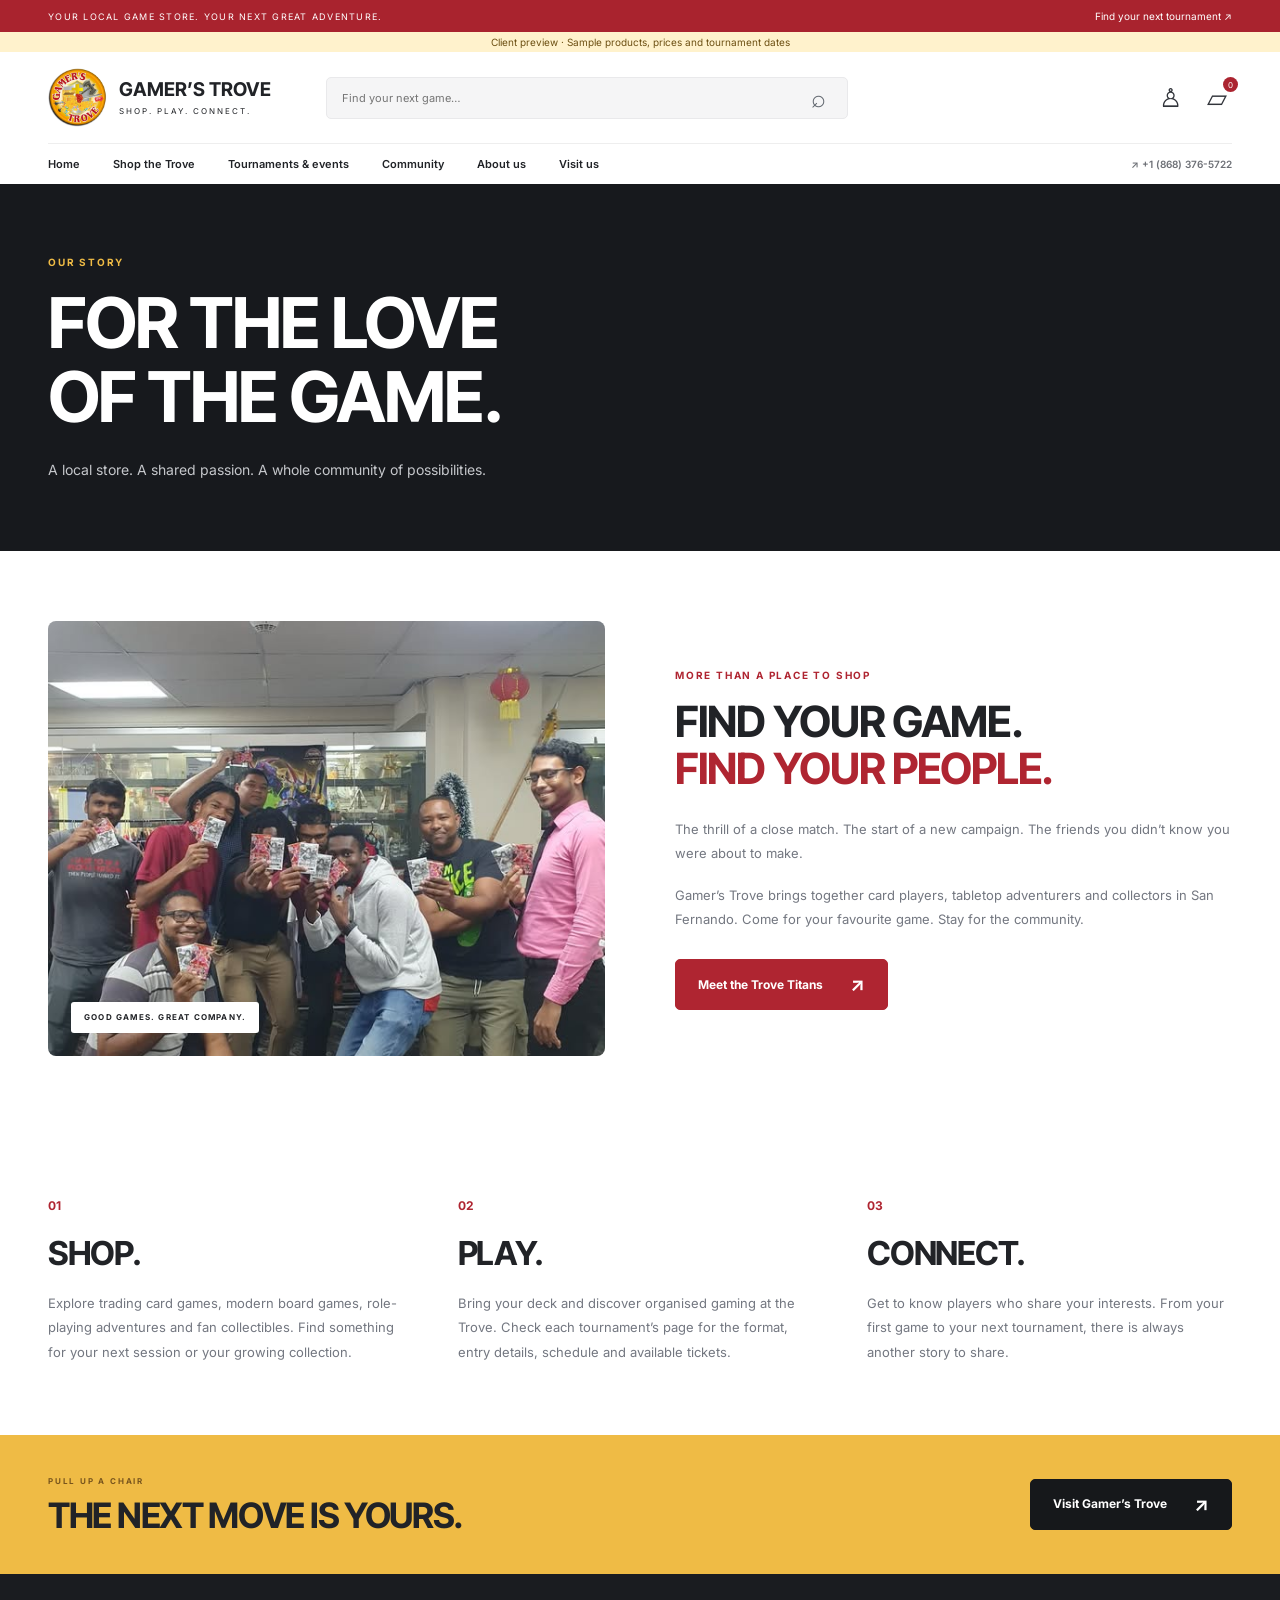
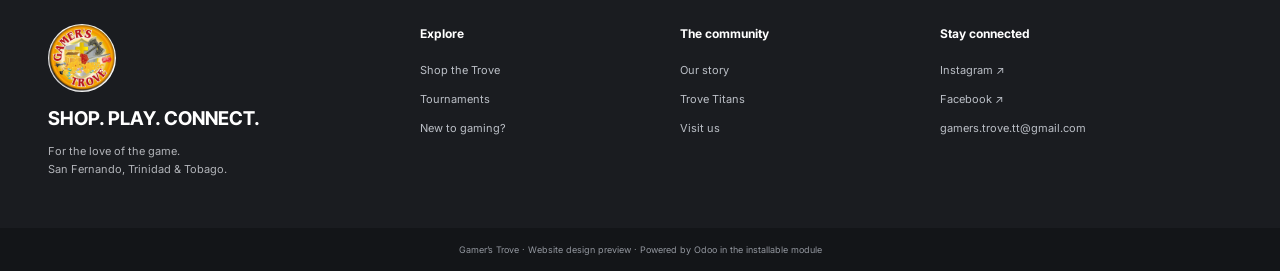
==== preview/about.html @ 64e6c8b5 "Build Odoo 19 storefront, native tournament ticketing and branded client preview" ====
<!DOCTYPE html><html lang="en"><head><meta charset="utf-8"/><meta name="viewport" content="width=device-width,initial-scale=1"/><meta name="description" content="Gamer’s Trove storefront and tournament design preview"/><title>About | Gamer’s Trove</title><link rel="icon" href="assets/brand.jpg"/><link rel="stylesheet" href="style.css"/><link rel="stylesheet" href="preview.css"/><script defer src="demo-data.js"></script><script defer src="preview.js"></script></head><body class="gt-site"><div class="gt-announcement"><div class="gt-container"><span>YOUR LOCAL GAME STORE. YOUR NEXT GREAT ADVENTURE.</span><a href="tournaments.html">Find your next tournament ↗</a></div></div><div class="gt-demo-bar">Client preview · Sample products, prices and tournament dates</div><header class="preview-header"><div class="gt-container preview-main-nav"><a href="index.html" class="preview-brand"><img src="assets/brand.jpg" alt="Gamer’s Trove"/><span>GAMER’S TROVE<small>SHOP. PLAY. CONNECT.</small></span></a><form class="preview-search" action="shop.html"><input type="search" name="search" placeholder="Find your next game…" aria-label="Search sample products"/><button aria-label="Search">⌕</button></form><div class="preview-header-actions"><button data-account aria-label="My account">♙</button><button data-cart aria-label="View cart">▱<span class="preview-cart-count">0</span></button><button class="preview-menu-button" aria-expanded="false" aria-controls="preview-nav">☰</button></div></div><nav class="gt-container preview-nav" id="preview-nav"><a href="index.html">Home</a><a href="shop.html">Shop the Trove</a><a href="tournaments.html">Tournaments &amp; events</a><a href="community.html">Community</a><a href="about.html">About us</a><a href="visit.html">Visit us</a><a class="preview-nav-phone" href="tel:+18683765722">↗ +1 (868) 376-5722</a></nav></header><main><section class="gt gt-page-intro" data-snippet="s_text_block" data-name="Page introduction"><div class="gt-container"><p class="gt-kicker">OUR STORY</p><h1>FOR THE LOVE<br>OF THE GAME.</h1><p>A local store. A shared passion. A whole community of possibilities.</p></div></section><section class="gt gt-section gt-community-section" data-snippet="s_text_block" data-name="Trove community"><div class="gt-container gt-community-split"><div class="gt-community-photo"><img src="assets/weekends.jpg" alt="Gamer’s Trove players celebrating together" width="600" height="600" loading="lazy"><span class="gt-photo-caption">GOOD GAMES. GREAT COMPANY.</span></div><div class="gt-community-copy"><p class="gt-kicker">MORE THAN A PLACE TO SHOP</p><h2>FIND YOUR GAME.<br><em>FIND YOUR PEOPLE.</em></h2><p>The thrill of a close match. The start of a new campaign. The friends you didn’t know you were about to make.</p><p>Gamer’s Trove brings together card players, tabletop adventurers and collectors in San Fernando. Come for your favourite game. Stay for the community.</p><a href="community.html" class="gt-btn gt-btn-red">Meet the Trove Titans <span>↗</span></a></div></div></section><section class="gt gt-section" data-snippet="s_text_block" data-name="Our purpose"><div class="gt-container gt-editorial-grid"><div><span>01</span><h2>SHOP.</h2><p>Explore trading card games, modern board games, role-playing adventures and fan collectibles. Find something for your next session or your growing collection.</p></div><div><span>02</span><h2>PLAY.</h2><p>Bring your deck and discover organised gaming at the Trove. Check each tournament’s page for the format, entry details, schedule and available tickets.</p></div><div><span>03</span><h2>CONNECT.</h2><p>Get to know players who share your interests. From your first game to your next tournament, there is always another story to share.</p></div></div></section><section class="gt gt-cta-section" data-snippet="s_text_block" data-name="Visit call to action"><div class="gt-container gt-cta"><div><p class="gt-kicker">PULL UP A CHAIR</p><h2>THE NEXT MOVE IS YOURS.</h2></div><a href="visit.html" class="gt-btn gt-btn-dark">Visit Gamer’s Trove <span>↗</span></a></div></section></main><footer class="gt gt-footer"><div class="gt-container gt-footer-grid"><div><a href="index.html"><img src="assets/brand.jpg" alt="Gamer’s Trove" width="68" height="68"/></a><h3>SHOP. PLAY. CONNECT.</h3><p>For the love of the game.<br/>San Fernando, Trinidad &amp; Tobago.</p></div><div><h4>Explore</h4><a href="shop.html">Shop the Trove</a><a href="tournaments.html">Tournaments</a><a href="beginner.html">New to gaming?</a></div><div><h4>The community</h4><a href="about.html">Our story</a><a href="community.html">Trove Titans</a><a href="visit.html">Visit us</a></div><div><h4>Stay connected</h4><a href="https://www.instagram.com/gamerstrovett/" target="_blank" rel="noopener">Instagram ↗</a><a href="https://www.facebook.com/GamersTroveTT/" target="_blank" rel="noopener">Facebook ↗</a><a href="mailto:gamers.trove.tt@gmail.com">gamers.trove.tt@gmail.com</a></div></div></footer><div class="preview-footer-note">Gamer’s Trove · Website design preview · Powered by Odoo in the installable module</div><dialog id="preview-dialog" class="gt"><button class="preview-close" aria-label="Close">×</button><div id="dialog-body"></div></dialog><div id="preview-toast" role="status"></div></body></html>
---- preview/style.css ----
@font-face{font-family:GT Inter;src:url('fonts/inter-400.woff2') format('woff2');font-weight:400;font-display:swap}@font-face{font-family:GT Inter;src:url('fonts/inter-600.woff2') format('woff2');font-weight:600;font-display:swap}@font-face{font-family:GT Inter;src:url('fonts/inter-700.woff2') format('woff2');font-weight:700;font-display:swap}@font-face{font-family:GT Display;src:url('fonts/inter-tight-700.woff2') format('woff2');font-weight:700;font-display:swap}
.gt-site{--gt-red:#af2531;--gt-gold:#efbb45;--gt-dark:#16181b;--gt-muted:#72757b;font-family:GT Inter,Arial,sans-serif;background:#fff;color:#212327}.gt-site .gt{font-family:GT Inter,Arial,sans-serif;line-height:1.65}.gt *{box-sizing:border-box}.gt a{text-decoration:none;color:inherit}.gt img{max-width:100%;display:block}.gt p,.gt h1,.gt h2,.gt h3,.gt h4{margin:0}.gt h1,.gt h2,.gt h3{font-family:GT Display,Arial,sans-serif;font-weight:700;line-height:1.06}.gt h2{font-size:43px;letter-spacing:-1.3px}.gt h2 em{font-style:normal;color:var(--gt-red)}.gt p{font-size:14px}.gt-container{max-width:1320px;margin:0 auto;width:calc(100% - 96px)}.gt-section{padding:70px 0}.gt-site a:focus-visible,.gt-site button:focus-visible,.gt-site summary:focus-visible{outline:3px solid #c8931d;outline-offset:4px}.gt-announcement{background:#a9232e;color:#fff;font-size:9px;letter-spacing:1.25px}.gt-announcement>.gt-container{display:flex;align-items:center;justify-content:space-between;min-height:32px;gap:20px}.gt-announcement a{color:white;text-decoration:none;font-size:10px;letter-spacing:0}.gt-demo-bar{background:#fff2cc;color:#6d5013;text-align:center;font-size:10px;padding:4px 15px}.gt-site #top .navbar{padding-top:13px;padding-bottom:13px;box-shadow:none!important;background:white}.gt-site #top .navbar-brand img{max-height:61px;height:61px;width:auto}.gt-site #top .nav-link{font-size:13px;font-weight:600}.gt-site #top{border-bottom:1px solid #e9e9e9}.gt-site .btn-primary{background:#af2531;border-color:#af2531}.gt-site .btn-primary:hover{background:#89212a;border-color:#89212a}.gt-site .text-primary{color:#af2531!important}.gt-site .gt-content{background:white}.gt-site .oe_website_sale{font-family:GT Inter,Arial,sans-serif}.gt-site .oe_product_cart{border-color:#e7e8e9;border-radius:8px}.gt-kicker{font-size:10px!important;letter-spacing:1.8px;font-weight:700;margin-bottom:15px!important;color:var(--gt-red)}.gt-btn{display:inline-flex;align-items:center;justify-content:center;gap:27px;background:var(--gt-gold);border:1px solid var(--gt-gold);border-radius:5px;padding:15px 22px;color:#181818!important;font-size:12px;font-weight:700;line-height:1.5;min-height:49px;transition:transform .2s,background .2s}.gt-btn:hover{transform:translateY(-2px);background:#ffcf63}.gt-btn>span{font-size:19px;line-height:1}.gt-btn-outline{background:transparent;border-color:#ffffff65;color:white!important}.gt-btn-outline:hover{background:#ffffff15}.gt-btn-red{background:var(--gt-red);border-color:var(--gt-red);color:white!important}.gt-btn-red:hover{background:#8f202a}.gt-btn-dark{background:var(--gt-dark);border-color:var(--gt-dark);color:white!important}.gt-btn-dark:hover{background:#32363c}.gt-actions{display:flex;gap:13px;align-items:center;flex-wrap:wrap}.gt-text-link{font-size:12px;font-weight:700;display:inline-flex;gap:15px;align-items:center;white-space:nowrap}.gt-text-link:hover{color:var(--gt-red)}.gt-hero{background:#15171a;position:relative;overflow:hidden;color:white;min-height:530px}.gt-hero:before{content:'';position:absolute;inset:0;background:linear-gradient(90deg,#15171a 40%,#15171a00 85%),linear-gradient(0deg,#15171aaa,transparent 40%);z-index:1;pointer-events:none}.gt-hero-photo{position:absolute;inset:0 0 0 44%;background:#232527}.gt-hero-photo img{width:100%;height:100%;object-fit:cover;object-position:50% 35%;filter:brightness(.73)}.gt-hero-content{position:relative;z-index:2;min-height:530px;display:flex;align-items:center;justify-content:space-between;padding-block:50px}.gt-hero-copy{max-width:650px}.gt-hero .gt-kicker{color:#e6c77e;display:flex;gap:10px;align-items:center;font-size:9px!important}.gt-hero .gt-kicker>span{display:inline-block;width:6px;height:6px;border-radius:50%;background:var(--gt-gold)}.gt-hero h1{font-size:clamp(58px,6.5vw,91px);font-weight:700;letter-spacing:-3.5px;line-height:.98;margin-bottom:23px}.gt-hero h1 em{font-style:normal;color:var(--gt-gold)}.gt-hero-copy>p:not(.gt-kicker){font-size:15px;color:#d0d0d0;line-height:1.8;margin-bottom:28px}.gt-hero-caption{font-size:9px;letter-spacing:1.6px;margin-top:37px;color:#bbb}.gt-hero-caption>span{color:var(--gt-gold);margin-right:10px}.gt-hero-caption small{display:block;margin-top:6px;font-size:7px;letter-spacing:1.6px;color:#96999c;padding-left:30px}.gt-photo-tag{align-self:flex-end;border-left:3px solid var(--gt-gold);padding-left:17px;margin-bottom:15px;text-shadow:0 1px 8px #0009}.gt-photo-tag>span{font-size:8px;color:#e6c77e;letter-spacing:1.5px}.gt-photo-tag>strong{display:block;font-size:19px;line-height:1.2;margin-top:8px}.gt-benefit-strip{background:#f4f4f2;border-bottom:1px solid #e6e6e3}.gt-benefits{display:grid;grid-template-columns:repeat(3,1fr);padding-block:23px}.gt-benefits>div{display:flex;align-items:center;justify-content:center;gap:17px;border-right:1px solid #d7d8d7}.gt-benefits>div:last-child{border:0}.gt-benefits>div>span{font-size:28px;color:var(--gt-red)}.gt-benefits strong{font-size:12px;font-weight:700;display:block}.gt-benefits small{font-size:10px;color:#777b81;display:block;margin-top:3px}.gt-categories{padding:34px 0 0}.gt-category-grid{display:grid;grid-template-columns:repeat(6,1fr);gap:12px}.gt-category{display:flex;flex-direction:column;align-items:center;justify-content:center;gap:9px;position:relative;background:#fff;border:1px solid #e7e7e8;border-radius:7px;padding:21px 10px;font-size:10px;font-weight:600;transition:.2s;text-align:center}.gt-category:hover{border-color:#ba2633;transform:translateY(-3px);background:#fff8f8}.gt-category-icon{font-size:29px;line-height:1;color:var(--gt-red)}.gt-category-arrow{position:absolute;top:7px;right:10px;color:#b3b4b6}.gt-heading{display:flex;justify-content:space-between;align-items:flex-end;gap:25px;margin-bottom:28px}.gt-heading .gt-kicker{margin-bottom:10px!important}.gt-heading>.gt-text-link{padding-bottom:5px}.gt-products{display:grid;grid-template-columns:repeat(4,1fr);gap:22px}.gt-product{border:1px solid #e4e5e7;background:white;border-radius:8px;overflow:hidden;min-width:0;transition:box-shadow .2s,transform .2s}.gt-product:hover{transform:translateY(-4px);box-shadow:0 15px 35px #1018200d}.gt-product-image{height:245px;position:relative;display:block;padding:25px;background:#f7f8fa;overflow:hidden}.gt-product-image img{width:100%;height:100%;object-fit:contain;mix-blend-mode:multiply}.gt-badge{position:absolute;top:13px;left:13px;background:#fff;color:var(--gt-red);border:1px solid #e8d1d4;font-size:8px;font-weight:700;letter-spacing:.5px;border-radius:3px;padding:4px 8px}.gt-product-body{padding:20px 18px 17px}.gt-product-body>small{font-size:9px;color:#8a6e36;letter-spacing:.6px}.gt-product h3{font-family:GT Inter,Arial,sans-serif;font-size:13px;line-height:1.55;font-weight:600;margin-top:9px;min-height:42px}.gt-product-bottom{margin-top:21px;display:flex;align-items:center;justify-content:space-between;gap:8px}.gt-product-bottom>strong{font-size:16px;white-space:nowrap;letter-spacing:-.5px}.gt-product-button{font-size:8px;font-weight:600;border:1px solid #dedfe2;border-radius:4px;padding:7px;display:flex;gap:6px}.gt-product-button:hover{background:var(--gt-red);color:#fff}.gt-promo-section{padding:0 0 65px}.gt-promos{display:grid;grid-template-columns:1fr 1fr;gap:24px}.gt-promo{min-height:225px;border-radius:8px;position:relative;overflow:hidden;padding:34px;display:flex;align-items:center;isolation:isolate}.gt-promo .gt-kicker{font-size:8px!important}.gt-promo h2{font-size:34px;line-height:1.02;letter-spacing:-1px;margin-bottom:18px}.gt-promo .gt-text-link{font-size:10px}.gt-promo-shop{background:#f0dfb7}.gt-promo-shop:after{content:'';position:absolute;width:300px;height:300px;right:-120px;top:0;border:45px solid #dab567;border-radius:50%;z-index:-1;opacity:.45}.gt-promo-dice{font-size:170px;line-height:1;color:#8b2630;position:absolute;right:25px;top:25px;transform:rotate(-10deg)}.gt-promo-shop>div{position:relative;z-index:1}.gt-promo-start{background:#731e29;color:white}.gt-promo-start>img{position:absolute;inset:0 0 0 40%;width:60%;height:100%;object-fit:cover;z-index:-2}.gt-promo-start:after{content:'';position:absolute;inset:0;background:linear-gradient(90deg,#651e29 30%,#651e2940);z-index:-1}.gt-promo-start .gt-kicker{color:#e6b9bc}.gt-events{background:#17191d;color:#fff}.gt-events .gt-kicker{color:var(--gt-gold)}.gt-events .gt-heading>.gt-text-link{color:#e2c484}.gt-event-grid{display:grid;grid-template-columns:repeat(3,1fr);gap:24px}.gt-event{background:#23262b;border:1px solid #383b40;border-radius:8px;overflow:hidden;min-width:0}.gt-event-image{display:block;position:relative;height:220px}.gt-event-image>img{width:100%;height:100%;object-fit:cover;object-position:center 35%;filter:brightness(.82)}.gt-event-date{position:absolute;left:18px;top:18px;background:#fff;min-width:50px;border-radius:4px;padding:9px;display:flex;flex-direction:column;align-items:center;color:#222;line-height:1.1}.gt-event-date b{font-size:23px;font-weight:700}.gt-event-date>span{font-size:9px;font-weight:700;text-transform:uppercase;margin-top:5px}.gt-event-body{padding:23px}.gt-event-body>small{color:var(--gt-gold);font-size:8px;text-transform:uppercase;letter-spacing:1.3px}.gt-event h3{font-size:22px;margin-top:10px;line-height:1.15}.gt-event-body>p{font-size:10px;color:#bdc0c5;margin-top:14px}.gt-event-bottom{display:flex;align-items:center;justify-content:space-between;gap:10px;border-top:1px solid #43454b;margin-top:23px;padding-top:18px}.gt-event-bottom>span{font-size:9px;color:#b1c3a8}.gt-event-bottom>.gt-text-link{font-size:9px;color:var(--gt-gold)}.gt-empty{padding:30px 0}.gt-empty h3{font-size:27px}.gt-empty p{margin:15px 0 25px;color:#ccc}.gt-community-split{display:grid;grid-template-columns:1fr 1fr;gap:70px;align-items:center}.gt-community-photo{position:relative}.gt-community-photo>img{width:100%;height:435px;object-fit:cover;border-radius:8px}.gt-photo-caption{position:absolute;bottom:23px;left:23px;background:white;padding:9px 13px;font-size:8px;font-weight:700;letter-spacing:1.2px;border-radius:3px}.gt-community-copy h2{line-height:1.08;margin-bottom:26px}.gt-community-copy>p:not(.gt-kicker){color:#737780;line-height:1.85;margin-bottom:18px;font-size:13px}.gt-community-copy .gt-btn{margin-top:10px}.gt-cta-section{background:var(--gt-gold);padding:40px 0}.gt-cta{display:flex;align-items:center;justify-content:space-between;gap:25px}.gt-cta .gt-kicker{color:#77541d;margin-bottom:9px!important;font-size:8px!important}.gt-cta h2{font-size:35px}.gt-footer{background:#1a1c20;color:white;padding:50px 0}.gt-footer-grid{display:grid;grid-template-columns:1.5fr 1fr 1fr 1.3fr;gap:35px}.gt-footer img{border-radius:50%;margin-bottom:17px}.gt-footer h3{font-size:19px;margin-bottom:13px}.gt-footer h4{font-size:12px;margin-bottom:17px}.gt-footer p{font-size:11px;color:#b2b4b9}.gt-footer-grid>div>a{font-size:11px;color:#bbbfc6;display:block;margin-bottom:11px;overflow-wrap:anywhere}.gt-footer-grid>div>a:hover{color:var(--gt-gold)}.gt-site .o_footer_copyright{background:#151619!important;color:#aaa;font-size:10px}.gt-page-intro{padding:70px 0;background:#17191d;color:white}.gt-page-intro .gt-kicker{color:var(--gt-gold)}.gt-page-intro h1{font-size:70px;letter-spacing:-2px;margin-bottom:24px}.gt-page-intro p:last-child{color:#c5c7cb;max-width:650px}.gt-editorial-grid{display:grid;grid-template-columns:repeat(3,1fr);gap:45px}.gt-editorial-grid>div>span{color:var(--gt-red);font-size:12px;font-weight:bold;display:block;margin-bottom:20px}.gt-editorial-grid h2{font-size:33px;margin-bottom:20px}.gt-editorial-grid p{color:#737780;font-size:13px;line-height:1.9}.gt-gallery{display:grid;grid-template-columns:repeat(3,1fr);gap:24px}.gt-gallery figure{margin:0}.gt-gallery img{width:100%;height:390px;object-fit:cover;border-radius:8px}.gt-gallery figcaption{font-size:11px;font-weight:600;padding-top:15px}.gt-social-cta{padding-top:65px;text-align:center}.gt-social-cta p{color:#777;margin:20px 0}.gt-social-cta .gt-actions{justify-content:center}.gt-visit-grid{display:grid;grid-template-columns:1.3fr 1fr;gap:70px}.gt-visit-photo{width:100%;height:400px;object-fit:cover;border-radius:8px;margin-bottom:30px}.gt-visit-grid h2{font-size:34px;margin-bottom:20px}.gt-visit-grid>div>p{color:#777;font-size:13px;margin-bottom:20px}.gt-contact-details{padding:35px;background:#f5f6f7;border-radius:8px}.gt-contact-details>div{margin-bottom:30px}.gt-contact-details small{font-size:9px;letter-spacing:1.5px;color:var(--gt-red);font-weight:700}.gt-contact-details p{margin-top:10px;font-size:13px}.gt-contact-details a:not(.gt-btn){display:block;font-size:13px;margin-top:10px;overflow-wrap:anywhere}.gt-lines{white-space:pre-line}.gt-faq{padding-top:70px;max-width:900px}.gt-faq h2{margin-bottom:25px}.gt-faq details{border-bottom:1px solid #ddd;padding:18px 0}.gt-faq summary{cursor:pointer;font-size:14px;font-weight:600}.gt-faq details p{padding-top:15px;color:#737780;font-size:13px}.gt-site .gt a:hover{text-decoration:none}
@media(max-width:1100px){.gt-container{width:calc(100% - 56px)}.gt-category-grid{grid-template-columns:repeat(3,1fr)}.gt-category{flex-direction:row;justify-content:flex-start;padding:18px;font-size:11px}.gt-category-icon{font-size:25px}.gt-products{gap:14px}.gt-product-image{height:210px;padding:18px}.gt-product-body{padding:15px 12px}.gt-product-bottom{flex-wrap:wrap}.gt-product-bottom>strong{font-size:15px}.gt-photo-tag{display:none}.gt-hero h1{font-size:76px}.gt-event-body{padding:19px}.gt-event-bottom{flex-wrap:wrap}.gt-community-split{gap:40px}.gt h2{font-size:36px}.gt-promo-dice{right:0;opacity:.65}.gt-footer-grid{gap:20px}}
@media(max-width:760px){.gt-container{width:calc(100% - 36px)}.gt-section{padding:45px 0}.gt-announcement{font-size:7px;letter-spacing:.7px}.gt-announcement>.gt-container{min-height:29px;justify-content:center}.gt-announcement a{display:none}.gt-demo-bar{font-size:8px;padding:4px 10px}.gt-site #top .navbar-brand img{max-height:48px;height:48px}.gt-hero{min-height:600px}.gt-hero-photo{inset:190px 0 0 0}.gt-hero-photo img{object-position:50% 33%;filter:brightness(.7)}.gt-hero:before{background:linear-gradient(180deg,#15171a 20%,#15171ae6 43%,#15171a15 78%,#15171a85)}.gt-hero-content{padding-block:34px 28px;min-height:600px;display:block}.gt-hero-copy{max-width:none}.gt-hero .gt-kicker{font-size:7px!important;letter-spacing:1.1px;margin-bottom:19px!important}.gt-hero h1{font-size:62px;letter-spacing:-2.5px;line-height:.99;margin-bottom:18px}.gt-hero-copy>p:not(.gt-kicker){font-size:12px;line-height:1.7;margin-bottom:20px}.gt-actions{gap:9px}.gt-btn{font-size:10px;padding:12px 15px;min-height:44px;gap:15px}.gt-hero-caption{position:absolute;bottom:24px;font-size:8px}.gt-benefits{padding-block:18px;gap:10px}.gt-benefits>div{gap:7px;flex-direction:column;text-align:center;padding-inline:6px}.gt-benefits>div>span{font-size:22px}.gt-benefits strong{font-size:9px}.gt-benefits small{font-size:8px;line-height:1.4}.gt-categories{padding-top:25px}.gt-category-grid{gap:9px}.gt-category{padding:15px 6px;flex-direction:column;text-align:center;font-size:9px;min-height:86px}.gt-category-icon{font-size:23px}.gt-category-arrow{font-size:9px;right:7px}.gt-heading{gap:15px;align-items:flex-start;margin-bottom:22px}.gt-heading .gt-kicker{font-size:7px!important;letter-spacing:1.3px}.gt h2{font-size:30px;letter-spacing:-.9px}.gt-heading>.gt-text-link{font-size:9px;gap:5px;padding-top:25px}.gt-products{grid-template-columns:repeat(2,1fr);gap:12px}.gt-product-image{height:190px;padding:18px 12px}.gt-product-body{padding:14px 12px}.gt-product h3{font-size:11px;min-height:50px;line-height:1.5}.gt-product-body>small{font-size:8px}.gt-badge{font-size:7px;padding:3px 6px;top:8px;left:8px}.gt-product-bottom{gap:10px;margin-top:15px}.gt-product-bottom>strong{font-size:14px}.gt-product-button{font-size:8px;width:100%;justify-content:space-between;padding:8px}.gt-promo-section{padding-bottom:42px}.gt-promos{grid-template-columns:1fr;gap:16px}.gt-promo{padding:25px;min-height:200px}.gt-promo h2{font-size:32px}.gt-promo-dice{right:25px;top:15px;opacity:1}.gt-event-grid{grid-template-columns:1fr;gap:21px}.gt-event-image{height:215px}.gt-event h3{font-size:24px}.gt-event-body{padding:22px}.gt-event-body>p{font-size:11px}.gt-event-bottom{flex-wrap:nowrap}.gt-event-bottom>.gt-text-link,.gt-event-bottom>span{font-size:10px}.gt-community-split{grid-template-columns:1fr;gap:30px}.gt-community-photo>img{height:350px}.gt-community-copy h2{font-size:35px;margin-bottom:20px}.gt-community-copy>p:not(.gt-kicker){font-size:12px}.gt-cta{display:block}.gt-cta h2{font-size:30px;margin-bottom:25px}.gt-cta-section{padding:35px 0}.gt-footer-grid{grid-template-columns:1fr 1fr;gap:30px 20px}.gt-footer{padding:35px 0}.gt-footer-grid>div:first-child{grid-column:1/-1}.gt-footer h3{font-size:20px}.gt-footer img{width:56px;height:56px}.gt-footer-grid>div:last-child{grid-column:1/-1}.gt-footer-grid>div>a{font-size:11px}.gt-page-intro{padding:45px 0}.gt-page-intro h1{font-size:47px;letter-spacing:-1.5px}.gt-page-intro p:last-child{font-size:12px}.gt-editorial-grid{grid-template-columns:1fr;gap:35px}.gt-editorial-grid h2{font-size:30px}.gt-gallery{grid-template-columns:1fr}.gt-gallery img{height:400px}.gt-social-cta{padding-top:40px}.gt-visit-grid{grid-template-columns:1fr;gap:35px}.gt-visit-photo{height:300px}.gt-contact-details{padding:28px}.gt-faq{padding-top:45px}.gt-faq h2{font-size:29px}}
@media(prefers-reduced-motion:reduce){.gt *{transition:none!important;scroll-behavior:auto!important}}
---- preview/preview.css ----
body{margin:0}button,input,select{font:inherit}button{cursor:pointer}a{color:inherit;text-decoration:none}button{border:0}.gt-event .gt-text-link{background:transparent;padding:0}.gt-product-button{background:white}.preview-header{background:white}.preview-main-nav{display:flex;align-items:center;gap:55px;padding-block:16px}.preview-brand{display:flex;align-items:center;gap:12px;flex-shrink:0}.preview-brand img{width:59px;height:59px;border-radius:50%}.preview-brand>span{font-family:GT Display,Arial;font-size:19px;line-height:1.15}.preview-brand small{display:block;font:8px GT Inter,Arial;letter-spacing:2px;margin-top:6px}.preview-search{display:flex;align-items:center;background:#f5f5f6;border:1px solid #e9e9eb;border-radius:5px;flex:1;max-width:490px;padding:0 15px}.preview-search input{background:transparent;border:0;outline:none;font-size:11px;padding:13px 0;width:100%}.preview-search button{background:transparent;font-size:25px;color:#60666e}.preview-header-actions{display:flex;gap:15px;margin-left:auto}.preview-header-actions button{position:relative;background:transparent;font-size:26px;color:#31343a;padding:5px}.preview-cart-count{position:absolute;top:0;right:-6px;background:#ab2430;color:white;font-size:8px;border-radius:50%;height:15px;min-width:15px;display:grid;place-items:center}.preview-nav{display:flex;align-items:center;gap:33px;font-size:11px;font-weight:600;padding-block:13px;border-top:1px solid #eee}.preview-nav a:hover{color:#af2531}.preview-nav-phone{margin-left:auto;font-size:10px;color:#6c6f75}.preview-menu-button{display:none}.preview-footer-note{background:#131518;color:#92969e;text-align:center;padding:16px;font-size:9px}.preview-no-results{padding:25px 0}.preview-no-results a{color:#a9232e}.gt-product[hidden]{display:none}.gt-product-image:has(img[src*="genshin"]){padding:0;background:#090909}.gt-product-image img[src*="genshin"]{object-fit:cover;transform:scale(1.65);mix-blend-mode:normal}dialog{padding:38px;border:1px solid #ddd;border-radius:10px;width:calc(100% - 35px);max-width:750px;max-height:90vh;overflow-y:auto;box-sizing:border-box;color:#25282c;background:#fff}dialog::backdrop{background:#101419c9;backdrop-filter:blur(4px)}.preview-close{position:absolute;right:13px;top:10px;font-size:28px;background:transparent}.preview-product-detail{display:grid;grid-template-columns:1fr 1fr;gap:28px;align-items:center}.preview-product-detail>img{width:100%;height:300px;object-fit:contain}.preview-product-detail h2{font-size:30px;line-height:1.15;margin-bottom:18px}.preview-price{display:block;font-size:24px;margin-bottom:16px}.preview-product-detail p{color:#737780;font-size:12px;margin-bottom:18px}.preview-product-detail label,.preview-ticket-form label{display:block;font-size:11px;font-weight:600;margin-bottom:15px}.preview-product-detail select,.preview-ticket-form input,.preview-ticket-form select{border:1px solid #ccc;padding:10px;border-radius:4px;margin-top:7px;width:100%;box-sizing:border-box;background:#fff}.preview-note{font-size:11px!important;background:#fff5d9;padding:14px;color:#715720!important;margin-top:22px!important;border-radius:4px}.preview-ticket-form h2{font-size:31px;margin-bottom:17px}.preview-ticket-form>p{color:#777;font-size:12px;margin-bottom:20px}.preview-ticket-form fieldset{padding:17px;margin:15px 0;border:1px solid #ddd;border-radius:5px}.preview-ticket-form legend{font-size:11px;font-weight:600;padding:0 8px}.preview-ticket-total{display:flex;justify-content:space-between;padding:20px 0;font-size:18px}.preview-cart-line{display:grid;grid-template-columns:55px 1fr auto;gap:15px;align-items:center;padding:18px 0;border-bottom:1px solid #ddd}.preview-cart-line img{width:55px;height:65px;object-fit:contain}.preview-cart-line h3{font-size:13px;line-height:1.5}.preview-cart-line small{color:#777;font-size:10px}.preview-cart-line input{width:48px;padding:5px;border:1px solid #ccc;margin-right:8px}.preview-cart-line button{background:transparent;color:#a9232e;font-size:11px}.preview-cart-line>strong{font-size:13px}.preview-cart-total{display:flex;justify-content:space-between;padding:25px 0;font-size:19px}#preview-toast{position:fixed;bottom:25px;left:50%;transform:translateX(-50%);background:#20252b;color:white;padding:13px 20px;border-radius:5px;font-size:12px;z-index:80;opacity:0;pointer-events:none;transition:.2s;max-width:80vw;text-align:center}#preview-toast.show{opacity:1}
@media(max-width:1000px){.preview-main-nav{gap:25px}.preview-nav{gap:20px}.preview-nav-phone{display:none}}
@media(max-width:760px){.preview-main-nav{padding-block:12px;gap:15px}.preview-brand img{width:45px;height:45px}.preview-brand>span{font-size:15px}.preview-brand small{font-size:6px}.preview-search{display:none}.preview-header-actions{gap:8px}.preview-header-actions button{font-size:23px}.preview-menu-button{display:block}.preview-nav{display:none;flex-direction:column;align-items:flex-start;gap:0;padding:10px 0;font-size:13px}.preview-nav.open{display:flex}.preview-nav a{padding:9px 0}.preview-product-detail{grid-template-columns:1fr;gap:18px}.preview-product-detail>img{height:210px}.preview-product-detail h2{font-size:27px}dialog{padding:35px 23px}.preview-ticket-form h2{font-size:26px}.preview-cart-line{grid-template-columns:40px 1fr auto;gap:10px}.preview-cart-line img{width:40px}.preview-cart-line h3{font-size:11px}.preview-cart-line>strong{font-size:11px}}
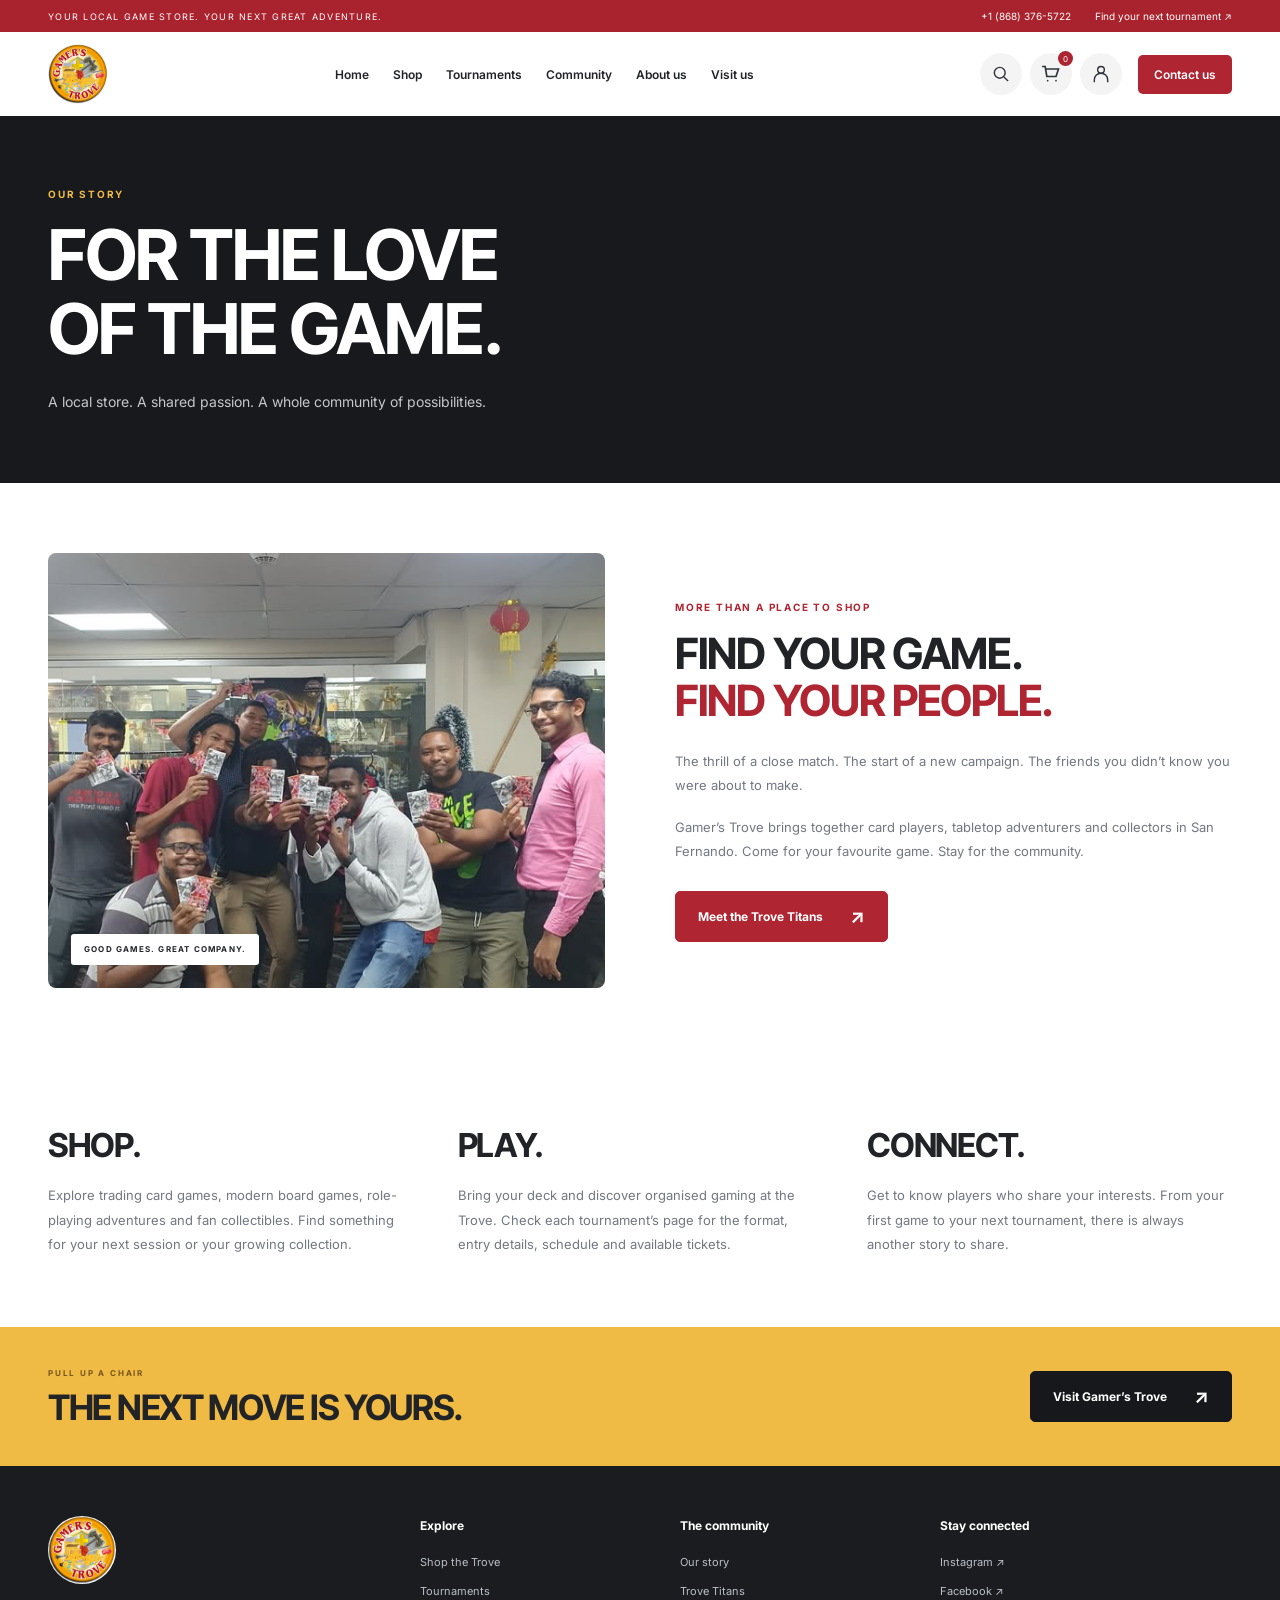
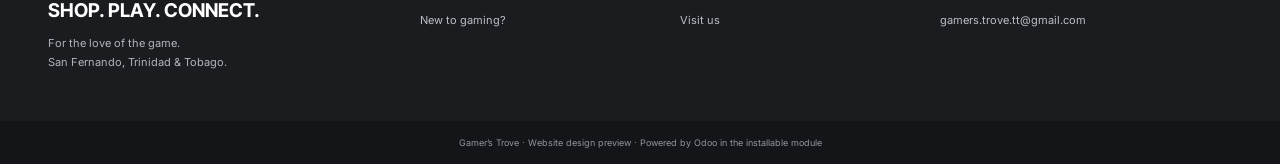
==== commit 1f29b81a: "Compact native desktop header, centre mobile logo and remove preview strip and section numbers" ====
--- a/preview/about.html
+++ b/preview/about.html
@@ -1 +1 @@
-<!DOCTYPE html><html lang="en"><head><meta charset="utf-8"/><meta name="viewport" content="width=device-width,initial-scale=1"/><meta name="description" content="Gamer’s Trove storefront and tournament design preview"/><title>About | Gamer’s Trove</title><link rel="icon" href="assets/brand.jpg"/><link rel="stylesheet" href="style.css"/><link rel="stylesheet" href="preview.css"/><script defer src="demo-data.js"></script><script defer src="preview.js"></script></head><body class="gt-site"><div class="gt-announcement"><div class="gt-container"><span>YOUR LOCAL GAME STORE. YOUR NEXT GREAT ADVENTURE.</span><a href="tournaments.html">Find your next tournament ↗</a></div></div><div class="gt-demo-bar">Client preview · Sample products, prices and tournament dates</div><header class="preview-header"><div class="gt-container preview-main-nav"><a href="index.html" class="preview-brand"><img src="assets/brand.jpg" alt="Gamer’s Trove"/><span>GAMER’S TROVE<small>SHOP. PLAY. CONNECT.</small></span></a><form class="preview-search" action="shop.html"><input type="search" name="search" placeholder="Find your next game…" aria-label="Search sample products"/><button aria-label="Search">⌕</button></form><div class="preview-header-actions"><button data-account aria-label="My account">♙</button><button data-cart aria-label="View cart">▱<span class="preview-cart-count">0</span></button><button class="preview-menu-button" aria-expanded="false" aria-controls="preview-nav">☰</button></div></div><nav class="gt-container preview-nav" id="preview-nav"><a href="index.html">Home</a><a href="shop.html">Shop the Trove</a><a href="tournaments.html">Tournaments &amp; events</a><a href="community.html">Community</a><a href="about.html">About us</a><a href="visit.html">Visit us</a><a class="preview-nav-phone" href="tel:+18683765722">↗ +1 (868) 376-5722</a></nav></header><main><section class="gt gt-page-intro" data-snippet="s_text_block" data-name="Page introduction"><div class="gt-container"><p class="gt-kicker">OUR STORY</p><h1>FOR THE LOVE<br>OF THE GAME.</h1><p>A local store. A shared passion. A whole community of possibilities.</p></div></section><section class="gt gt-section gt-community-section" data-snippet="s_text_block" data-name="Trove community"><div class="gt-container gt-community-split"><div class="gt-community-photo"><img src="assets/weekends.jpg" alt="Gamer’s Trove players celebrating together" width="600" height="600" loading="lazy"><span class="gt-photo-caption">GOOD GAMES. GREAT COMPANY.</span></div><div class="gt-community-copy"><p class="gt-kicker">MORE THAN A PLACE TO SHOP</p><h2>FIND YOUR GAME.<br><em>FIND YOUR PEOPLE.</em></h2><p>The thrill of a close match. The start of a new campaign. The friends you didn’t know you were about to make.</p><p>Gamer’s Trove brings together card players, tabletop adventurers and collectors in San Fernando. Come for your favourite game. Stay for the community.</p><a href="community.html" class="gt-btn gt-btn-red">Meet the Trove Titans <span>↗</span></a></div></div></section><section class="gt gt-section" data-snippet="s_text_block" data-name="Our purpose"><div class="gt-container gt-editorial-grid"><div><span>01</span><h2>SHOP.</h2><p>Explore trading card games, modern board games, role-playing adventures and fan collectibles. Find something for your next session or your growing collection.</p></div><div><span>02</span><h2>PLAY.</h2><p>Bring your deck and discover organised gaming at the Trove. Check each tournament’s page for the format, entry details, schedule and available tickets.</p></div><div><span>03</span><h2>CONNECT.</h2><p>Get to know players who share your interests. From your first game to your next tournament, there is always another story to share.</p></div></div></section><section class="gt gt-cta-section" data-snippet="s_text_block" data-name="Visit call to action"><div class="gt-container gt-cta"><div><p class="gt-kicker">PULL UP A CHAIR</p><h2>THE NEXT MOVE IS YOURS.</h2></div><a href="visit.html" class="gt-btn gt-btn-dark">Visit Gamer’s Trove <span>↗</span></a></div></section></main><footer class="gt gt-footer"><div class="gt-container gt-footer-grid"><div><a href="index.html"><img src="assets/brand.jpg" alt="Gamer’s Trove" width="68" height="68"/></a><h3>SHOP. PLAY. CONNECT.</h3><p>For the love of the game.<br/>San Fernando, Trinidad &amp; Tobago.</p></div><div><h4>Explore</h4><a href="shop.html">Shop the Trove</a><a href="tournaments.html">Tournaments</a><a href="beginner.html">New to gaming?</a></div><div><h4>The community</h4><a href="about.html">Our story</a><a href="community.html">Trove Titans</a><a href="visit.html">Visit us</a></div><div><h4>Stay connected</h4><a href="https://www.instagram.com/gamerstrovett/" target="_blank" rel="noopener">Instagram ↗</a><a href="https://www.facebook.com/GamersTroveTT/" target="_blank" rel="noopener">Facebook ↗</a><a href="mailto:gamers.trove.tt@gmail.com">gamers.trove.tt@gmail.com</a></div></div></footer><div class="preview-footer-note">Gamer’s Trove · Website design preview · Powered by Odoo in the installable module</div><dialog id="preview-dialog" class="gt"><button class="preview-close" aria-label="Close">×</button><div id="dialog-body"></div></dialog><div id="preview-toast" role="status"></div></body></html>+<!DOCTYPE html><html lang="en"><head><meta charset="utf-8"/><meta name="viewport" content="width=device-width,initial-scale=1"/><meta name="description" content="Gamer’s Trove storefront and tournament design preview"/><title>About | Gamer’s Trove</title><link rel="icon" href="assets/brand.jpg"/><link rel="stylesheet" href="style.css"/><link rel="stylesheet" href="preview.css"/><script defer src="demo-data.js"></script><script defer src="preview.js"></script></head><body class="gt-site"><div class="gt-announcement"><div class="gt-container"><span>YOUR LOCAL GAME STORE. YOUR NEXT GREAT ADVENTURE.</span><div class="gt-announcement-links"><a href="tel:+18683765722">+1 (868) 376-5722</a><a href="tournaments.html">Find your next tournament ↗</a></div></div></div><header class="preview-header"><div class="gt-container preview-main-nav"><button class="preview-menu-button" aria-label="Open navigation" aria-expanded="false" aria-controls="preview-nav">☰</button><a href="index.html" class="preview-brand"><img src="assets/brand.jpg" alt="Gamer’s Trove"/></a><nav class="preview-nav" id="preview-nav"><a href="index.html">Home</a><a href="shop.html">Shop</a><a href="tournaments.html">Tournaments</a><a href="community.html">Community</a><a href="about.html">About us</a><a href="visit.html">Visit us</a><button data-search class="preview-drawer-search">Search the shop</button></nav><div class="preview-header-actions"><button data-search class="preview-search-toggle" aria-label="Search"><svg viewBox="0 0 24 24" width="20" height="20" aria-hidden="true"><circle cx="10.5" cy="10.5" r="6.5" fill="none" stroke="currentColor" stroke-width="1.7"/><path d="m15.5 15.5 5 5" stroke="currentColor" stroke-width="1.7"/></svg></button><button data-cart aria-label="View cart"><svg viewBox="0 0 24 24" width="20" height="20" aria-hidden="true"><path d="M2 3h3l2 12h11l3-9H6M8 20h.01M18 20h.01" fill="none" stroke="currentColor" stroke-width="2" stroke-linecap="round"/></svg><span class="preview-cart-count">0</span></button><button data-account class="preview-account-toggle" aria-label="My account"><svg viewBox="0 0 24 24" width="20" height="20" aria-hidden="true"><circle cx="12" cy="7" r="4" fill="none" stroke="currentColor" stroke-width="1.7"/><path d="M4 22v-3a8 8 0 0 1 16 0v3" fill="none" stroke="currentColor" stroke-width="1.7"/></svg></button><a href="visit.html" class="preview-contact">Contact us</a></div></div></header><main><section class="gt gt-page-intro" data-snippet="s_text_block" data-name="Page introduction"><div class="gt-container"><p class="gt-kicker">OUR STORY</p><h1>FOR THE LOVE<br>OF THE GAME.</h1><p>A local store. A shared passion. A whole community of possibilities.</p></div></section><section class="gt gt-section gt-community-section" data-snippet="s_text_block" data-name="Trove community"><div class="gt-container gt-community-split"><div class="gt-community-photo"><img src="assets/weekends.jpg" alt="Gamer’s Trove players celebrating together" width="600" height="600" loading="lazy"><span class="gt-photo-caption">GOOD GAMES. GREAT COMPANY.</span></div><div class="gt-community-copy"><p class="gt-kicker">MORE THAN A PLACE TO SHOP</p><h2>FIND YOUR GAME.<br><em>FIND YOUR PEOPLE.</em></h2><p>The thrill of a close match. The start of a new campaign. The friends you didn’t know you were about to make.</p><p>Gamer’s Trove brings together card players, tabletop adventurers and collectors in San Fernando. Come for your favourite game. Stay for the community.</p><a href="community.html" class="gt-btn gt-btn-red">Meet the Trove Titans <span>↗</span></a></div></div></section><section class="gt gt-section" data-snippet="s_text_block" data-name="Our purpose"><div class="gt-container gt-editorial-grid"><div><h2>SHOP.</h2><p>Explore trading card games, modern board games, role-playing adventures and fan collectibles. Find something for your next session or your growing collection.</p></div><div><h2>PLAY.</h2><p>Bring your deck and discover organised gaming at the Trove. Check each tournament’s page for the format, entry details, schedule and available tickets.</p></div><div><h2>CONNECT.</h2><p>Get to know players who share your interests. From your first game to your next tournament, there is always another story to share.</p></div></div></section><section class="gt gt-cta-section" data-snippet="s_text_block" data-name="Visit call to action"><div class="gt-container gt-cta"><div><p class="gt-kicker">PULL UP A CHAIR</p><h2>THE NEXT MOVE IS YOURS.</h2></div><a href="visit.html" class="gt-btn gt-btn-dark">Visit Gamer’s Trove <span>↗</span></a></div></section></main><footer class="gt gt-footer"><div class="gt-container gt-footer-grid"><div><a href="index.html"><img src="assets/brand.jpg" alt="Gamer’s Trove" width="68" height="68"/></a><h3>SHOP. PLAY. CONNECT.</h3><p>For the love of the game.<br/>San Fernando, Trinidad &amp; Tobago.</p></div><div><h4>Explore</h4><a href="shop.html">Shop the Trove</a><a href="tournaments.html">Tournaments</a><a href="beginner.html">New to gaming?</a></div><div><h4>The community</h4><a href="about.html">Our story</a><a href="community.html">Trove Titans</a><a href="visit.html">Visit us</a></div><div><h4>Stay connected</h4><a href="https://www.instagram.com/gamerstrovett/" target="_blank" rel="noopener">Instagram ↗</a><a href="https://www.facebook.com/GamersTroveTT/" target="_blank" rel="noopener">Facebook ↗</a><a href="mailto:gamers.trove.tt@gmail.com">gamers.trove.tt@gmail.com</a></div></div></footer><div class="preview-footer-note">Gamer’s Trove · Website design preview · Powered by Odoo in the installable module</div><dialog id="preview-dialog" class="gt"><button class="preview-close" aria-label="Close">×</button><div id="dialog-body"></div></dialog><div id="preview-toast" role="status"></div></body></html>
--- a/preview/style.css
+++ b/preview/style.css
@@ -1,5 +1,60 @@
 @font-face{font-family:GT Inter;src:url('fonts/inter-400.woff2') format('woff2');font-weight:400;font-display:swap}@font-face{font-family:GT Inter;src:url('fonts/inter-600.woff2') format('woff2');font-weight:600;font-display:swap}@font-face{font-family:GT Inter;src:url('fonts/inter-700.woff2') format('woff2');font-weight:700;font-display:swap}@font-face{font-family:GT Display;src:url('fonts/inter-tight-700.woff2') format('woff2');font-weight:700;font-display:swap}
-.gt-site{--gt-red:#af2531;--gt-gold:#efbb45;--gt-dark:#16181b;--gt-muted:#72757b;font-family:GT Inter,Arial,sans-serif;background:#fff;color:#212327}.gt-site .gt{font-family:GT Inter,Arial,sans-serif;line-height:1.65}.gt *{box-sizing:border-box}.gt a{text-decoration:none;color:inherit}.gt img{max-width:100%;display:block}.gt p,.gt h1,.gt h2,.gt h3,.gt h4{margin:0}.gt h1,.gt h2,.gt h3{font-family:GT Display,Arial,sans-serif;font-weight:700;line-height:1.06}.gt h2{font-size:43px;letter-spacing:-1.3px}.gt h2 em{font-style:normal;color:var(--gt-red)}.gt p{font-size:14px}.gt-container{max-width:1320px;margin:0 auto;width:calc(100% - 96px)}.gt-section{padding:70px 0}.gt-site a:focus-visible,.gt-site button:focus-visible,.gt-site summary:focus-visible{outline:3px solid #c8931d;outline-offset:4px}.gt-announcement{background:#a9232e;color:#fff;font-size:9px;letter-spacing:1.25px}.gt-announcement>.gt-container{display:flex;align-items:center;justify-content:space-between;min-height:32px;gap:20px}.gt-announcement a{color:white;text-decoration:none;font-size:10px;letter-spacing:0}.gt-demo-bar{background:#fff2cc;color:#6d5013;text-align:center;font-size:10px;padding:4px 15px}.gt-site #top .navbar{padding-top:13px;padding-bottom:13px;box-shadow:none!important;background:white}.gt-site #top .navbar-brand img{max-height:61px;height:61px;width:auto}.gt-site #top .nav-link{font-size:13px;font-weight:600}.gt-site #top{border-bottom:1px solid #e9e9e9}.gt-site .btn-primary{background:#af2531;border-color:#af2531}.gt-site .btn-primary:hover{background:#89212a;border-color:#89212a}.gt-site .text-primary{color:#af2531!important}.gt-site .gt-content{background:white}.gt-site .oe_website_sale{font-family:GT Inter,Arial,sans-serif}.gt-site .oe_product_cart{border-color:#e7e8e9;border-radius:8px}.gt-kicker{font-size:10px!important;letter-spacing:1.8px;font-weight:700;margin-bottom:15px!important;color:var(--gt-red)}.gt-btn{display:inline-flex;align-items:center;justify-content:center;gap:27px;background:var(--gt-gold);border:1px solid var(--gt-gold);border-radius:5px;padding:15px 22px;color:#181818!important;font-size:12px;font-weight:700;line-height:1.5;min-height:49px;transition:transform .2s,background .2s}.gt-btn:hover{transform:translateY(-2px);background:#ffcf63}.gt-btn>span{font-size:19px;line-height:1}.gt-btn-outline{background:transparent;border-color:#ffffff65;color:white!important}.gt-btn-outline:hover{background:#ffffff15}.gt-btn-red{background:var(--gt-red);border-color:var(--gt-red);color:white!important}.gt-btn-red:hover{background:#8f202a}.gt-btn-dark{background:var(--gt-dark);border-color:var(--gt-dark);color:white!important}.gt-btn-dark:hover{background:#32363c}.gt-actions{display:flex;gap:13px;align-items:center;flex-wrap:wrap}.gt-text-link{font-size:12px;font-weight:700;display:inline-flex;gap:15px;align-items:center;white-space:nowrap}.gt-text-link:hover{color:var(--gt-red)}.gt-hero{background:#15171a;position:relative;overflow:hidden;color:white;min-height:530px}.gt-hero:before{content:'';position:absolute;inset:0;background:linear-gradient(90deg,#15171a 40%,#15171a00 85%),linear-gradient(0deg,#15171aaa,transparent 40%);z-index:1;pointer-events:none}.gt-hero-photo{position:absolute;inset:0 0 0 44%;background:#232527}.gt-hero-photo img{width:100%;height:100%;object-fit:cover;object-position:50% 35%;filter:brightness(.73)}.gt-hero-content{position:relative;z-index:2;min-height:530px;display:flex;align-items:center;justify-content:space-between;padding-block:50px}.gt-hero-copy{max-width:650px}.gt-hero .gt-kicker{color:#e6c77e;display:flex;gap:10px;align-items:center;font-size:9px!important}.gt-hero .gt-kicker>span{display:inline-block;width:6px;height:6px;border-radius:50%;background:var(--gt-gold)}.gt-hero h1{font-size:clamp(58px,6.5vw,91px);font-weight:700;letter-spacing:-3.5px;line-height:.98;margin-bottom:23px}.gt-hero h1 em{font-style:normal;color:var(--gt-gold)}.gt-hero-copy>p:not(.gt-kicker){font-size:15px;color:#d0d0d0;line-height:1.8;margin-bottom:28px}.gt-hero-caption{font-size:9px;letter-spacing:1.6px;margin-top:37px;color:#bbb}.gt-hero-caption>span{color:var(--gt-gold);margin-right:10px}.gt-hero-caption small{display:block;margin-top:6px;font-size:7px;letter-spacing:1.6px;color:#96999c;padding-left:30px}.gt-photo-tag{align-self:flex-end;border-left:3px solid var(--gt-gold);padding-left:17px;margin-bottom:15px;text-shadow:0 1px 8px #0009}.gt-photo-tag>span{font-size:8px;color:#e6c77e;letter-spacing:1.5px}.gt-photo-tag>strong{display:block;font-size:19px;line-height:1.2;margin-top:8px}.gt-benefit-strip{background:#f4f4f2;border-bottom:1px solid #e6e6e3}.gt-benefits{display:grid;grid-template-columns:repeat(3,1fr);padding-block:23px}.gt-benefits>div{display:flex;align-items:center;justify-content:center;gap:17px;border-right:1px solid #d7d8d7}.gt-benefits>div:last-child{border:0}.gt-benefits>div>span{font-size:28px;color:var(--gt-red)}.gt-benefits strong{font-size:12px;font-weight:700;display:block}.gt-benefits small{font-size:10px;color:#777b81;display:block;margin-top:3px}.gt-categories{padding:34px 0 0}.gt-category-grid{display:grid;grid-template-columns:repeat(6,1fr);gap:12px}.gt-category{display:flex;flex-direction:column;align-items:center;justify-content:center;gap:9px;position:relative;background:#fff;border:1px solid #e7e7e8;border-radius:7px;padding:21px 10px;font-size:10px;font-weight:600;transition:.2s;text-align:center}.gt-category:hover{border-color:#ba2633;transform:translateY(-3px);background:#fff8f8}.gt-category-icon{font-size:29px;line-height:1;color:var(--gt-red)}.gt-category-arrow{position:absolute;top:7px;right:10px;color:#b3b4b6}.gt-heading{display:flex;justify-content:space-between;align-items:flex-end;gap:25px;margin-bottom:28px}.gt-heading .gt-kicker{margin-bottom:10px!important}.gt-heading>.gt-text-link{padding-bottom:5px}.gt-products{display:grid;grid-template-columns:repeat(4,1fr);gap:22px}.gt-product{border:1px solid #e4e5e7;background:white;border-radius:8px;overflow:hidden;min-width:0;transition:box-shadow .2s,transform .2s}.gt-product:hover{transform:translateY(-4px);box-shadow:0 15px 35px #1018200d}.gt-product-image{height:245px;position:relative;display:block;padding:25px;background:#f7f8fa;overflow:hidden}.gt-product-image img{width:100%;height:100%;object-fit:contain;mix-blend-mode:multiply}.gt-badge{position:absolute;top:13px;left:13px;background:#fff;color:var(--gt-red);border:1px solid #e8d1d4;font-size:8px;font-weight:700;letter-spacing:.5px;border-radius:3px;padding:4px 8px}.gt-product-body{padding:20px 18px 17px}.gt-product-body>small{font-size:9px;color:#8a6e36;letter-spacing:.6px}.gt-product h3{font-family:GT Inter,Arial,sans-serif;font-size:13px;line-height:1.55;font-weight:600;margin-top:9px;min-height:42px}.gt-product-bottom{margin-top:21px;display:flex;align-items:center;justify-content:space-between;gap:8px}.gt-product-bottom>strong{font-size:16px;white-space:nowrap;letter-spacing:-.5px}.gt-product-button{font-size:8px;font-weight:600;border:1px solid #dedfe2;border-radius:4px;padding:7px;display:flex;gap:6px}.gt-product-button:hover{background:var(--gt-red);color:#fff}.gt-promo-section{padding:0 0 65px}.gt-promos{display:grid;grid-template-columns:1fr 1fr;gap:24px}.gt-promo{min-height:225px;border-radius:8px;position:relative;overflow:hidden;padding:34px;display:flex;align-items:center;isolation:isolate}.gt-promo .gt-kicker{font-size:8px!important}.gt-promo h2{font-size:34px;line-height:1.02;letter-spacing:-1px;margin-bottom:18px}.gt-promo .gt-text-link{font-size:10px}.gt-promo-shop{background:#f0dfb7}.gt-promo-shop:after{content:'';position:absolute;width:300px;height:300px;right:-120px;top:0;border:45px solid #dab567;border-radius:50%;z-index:-1;opacity:.45}.gt-promo-dice{font-size:170px;line-height:1;color:#8b2630;position:absolute;right:25px;top:25px;transform:rotate(-10deg)}.gt-promo-shop>div{position:relative;z-index:1}.gt-promo-start{background:#731e29;color:white}.gt-promo-start>img{position:absolute;inset:0 0 0 40%;width:60%;height:100%;object-fit:cover;z-index:-2}.gt-promo-start:after{content:'';position:absolute;inset:0;background:linear-gradient(90deg,#651e29 30%,#651e2940);z-index:-1}.gt-promo-start .gt-kicker{color:#e6b9bc}.gt-events{background:#17191d;color:#fff}.gt-events .gt-kicker{color:var(--gt-gold)}.gt-events .gt-heading>.gt-text-link{color:#e2c484}.gt-event-grid{display:grid;grid-template-columns:repeat(3,1fr);gap:24px}.gt-event{background:#23262b;border:1px solid #383b40;border-radius:8px;overflow:hidden;min-width:0}.gt-event-image{display:block;position:relative;height:220px}.gt-event-image>img{width:100%;height:100%;object-fit:cover;object-position:center 35%;filter:brightness(.82)}.gt-event-date{position:absolute;left:18px;top:18px;background:#fff;min-width:50px;border-radius:4px;padding:9px;display:flex;flex-direction:column;align-items:center;color:#222;line-height:1.1}.gt-event-date b{font-size:23px;font-weight:700}.gt-event-date>span{font-size:9px;font-weight:700;text-transform:uppercase;margin-top:5px}.gt-event-body{padding:23px}.gt-event-body>small{color:var(--gt-gold);font-size:8px;text-transform:uppercase;letter-spacing:1.3px}.gt-event h3{font-size:22px;margin-top:10px;line-height:1.15}.gt-event-body>p{font-size:10px;color:#bdc0c5;margin-top:14px}.gt-event-bottom{display:flex;align-items:center;justify-content:space-between;gap:10px;border-top:1px solid #43454b;margin-top:23px;padding-top:18px}.gt-event-bottom>span{font-size:9px;color:#b1c3a8}.gt-event-bottom>.gt-text-link{font-size:9px;color:var(--gt-gold)}.gt-empty{padding:30px 0}.gt-empty h3{font-size:27px}.gt-empty p{margin:15px 0 25px;color:#ccc}.gt-community-split{display:grid;grid-template-columns:1fr 1fr;gap:70px;align-items:center}.gt-community-photo{position:relative}.gt-community-photo>img{width:100%;height:435px;object-fit:cover;border-radius:8px}.gt-photo-caption{position:absolute;bottom:23px;left:23px;background:white;padding:9px 13px;font-size:8px;font-weight:700;letter-spacing:1.2px;border-radius:3px}.gt-community-copy h2{line-height:1.08;margin-bottom:26px}.gt-community-copy>p:not(.gt-kicker){color:#737780;line-height:1.85;margin-bottom:18px;font-size:13px}.gt-community-copy .gt-btn{margin-top:10px}.gt-cta-section{background:var(--gt-gold);padding:40px 0}.gt-cta{display:flex;align-items:center;justify-content:space-between;gap:25px}.gt-cta .gt-kicker{color:#77541d;margin-bottom:9px!important;font-size:8px!important}.gt-cta h2{font-size:35px}.gt-footer{background:#1a1c20;color:white;padding:50px 0}.gt-footer-grid{display:grid;grid-template-columns:1.5fr 1fr 1fr 1.3fr;gap:35px}.gt-footer img{border-radius:50%;margin-bottom:17px}.gt-footer h3{font-size:19px;margin-bottom:13px}.gt-footer h4{font-size:12px;margin-bottom:17px}.gt-footer p{font-size:11px;color:#b2b4b9}.gt-footer-grid>div>a{font-size:11px;color:#bbbfc6;display:block;margin-bottom:11px;overflow-wrap:anywhere}.gt-footer-grid>div>a:hover{color:var(--gt-gold)}.gt-site .o_footer_copyright{background:#151619!important;color:#aaa;font-size:10px}.gt-page-intro{padding:70px 0;background:#17191d;color:white}.gt-page-intro .gt-kicker{color:var(--gt-gold)}.gt-page-intro h1{font-size:70px;letter-spacing:-2px;margin-bottom:24px}.gt-page-intro p:last-child{color:#c5c7cb;max-width:650px}.gt-editorial-grid{display:grid;grid-template-columns:repeat(3,1fr);gap:45px}.gt-editorial-grid>div>span{color:var(--gt-red);font-size:12px;font-weight:bold;display:block;margin-bottom:20px}.gt-editorial-grid h2{font-size:33px;margin-bottom:20px}.gt-editorial-grid p{color:#737780;font-size:13px;line-height:1.9}.gt-gallery{display:grid;grid-template-columns:repeat(3,1fr);gap:24px}.gt-gallery figure{margin:0}.gt-gallery img{width:100%;height:390px;object-fit:cover;border-radius:8px}.gt-gallery figcaption{font-size:11px;font-weight:600;padding-top:15px}.gt-social-cta{padding-top:65px;text-align:center}.gt-social-cta p{color:#777;margin:20px 0}.gt-social-cta .gt-actions{justify-content:center}.gt-visit-grid{display:grid;grid-template-columns:1.3fr 1fr;gap:70px}.gt-visit-photo{width:100%;height:400px;object-fit:cover;border-radius:8px;margin-bottom:30px}.gt-visit-grid h2{font-size:34px;margin-bottom:20px}.gt-visit-grid>div>p{color:#777;font-size:13px;margin-bottom:20px}.gt-contact-details{padding:35px;background:#f5f6f7;border-radius:8px}.gt-contact-details>div{margin-bottom:30px}.gt-contact-details small{font-size:9px;letter-spacing:1.5px;color:var(--gt-red);font-weight:700}.gt-contact-details p{margin-top:10px;font-size:13px}.gt-contact-details a:not(.gt-btn){display:block;font-size:13px;margin-top:10px;overflow-wrap:anywhere}.gt-lines{white-space:pre-line}.gt-faq{padding-top:70px;max-width:900px}.gt-faq h2{margin-bottom:25px}.gt-faq details{border-bottom:1px solid #ddd;padding:18px 0}.gt-faq summary{cursor:pointer;font-size:14px;font-weight:600}.gt-faq details p{padding-top:15px;color:#737780;font-size:13px}.gt-site .gt a:hover{text-decoration:none}
+.gt-site{--gt-red:#af2531;--gt-gold:#efbb45;--gt-dark:#16181b;--gt-muted:#72757b;font-family:GT Inter,Arial,sans-serif;background:#fff;color:#212327}.gt-site .gt{font-family:GT Inter,Arial,sans-serif;line-height:1.65}.gt *{box-sizing:border-box}.gt a{text-decoration:none;color:inherit}.gt img{max-width:100%;display:block}.gt p,.gt h1,.gt h2,.gt h3,.gt h4{margin:0}.gt h1,.gt h2,.gt h3{font-family:GT Display,Arial,sans-serif;font-weight:700;line-height:1.06}.gt h2{font-size:43px;letter-spacing:-1.3px}.gt h2 em{font-style:normal;color:var(--gt-red)}.gt p{font-size:14px}.gt-container{max-width:1320px;margin:0 auto;width:calc(100% - 96px)}.gt-section{padding:70px 0}.gt-site a:focus-visible,.gt-site button:focus-visible,.gt-site summary:focus-visible{outline:3px solid #c8931d;outline-offset:4px}.gt-announcement{background:#a9232e;color:#fff;font-size:9px;letter-spacing:1.25px}.gt-announcement>.gt-container{display:flex;align-items:center;justify-content:space-between;min-height:32px;gap:20px}.gt-announcement a{color:white;text-decoration:none;font-size:10px;letter-spacing:0}.gt-demo-bar{background:#fff2cc;color:#6d5013;text-align:center;font-size:10px;padding:4px 15px}.gt-site #top .navbar{padding-top:13px;padding-bottom:13px;box-shadow:none!important;background:white}.gt-site #top .navbar-brand img{max-height:61px;height:61px;width:auto}.gt-site #top .nav-link{font-size:13px;font-weight:600}.gt-site #top{border-bottom:1px solid #e9e9e9}.gt-site .btn-primary{background:#af2531;border-color:#af2531}.gt-site .btn-primary:hover{background:#89212a;border-color:#89212a}.gt-site .text-primary{color:#af2531!important}.gt-site .gt-content{background:white}.gt-site .oe_website_sale{font-family:GT Inter,Arial,sans-serif}.gt-site .oe_product_cart{border-color:#e7e8e9;border-radius:8px}.gt-kicker{font-size:10px!important;letter-spacing:1.8px;font-weight:700;margin-bottom:15px!important;color:var(--gt-red)}.gt-btn{display:inline-flex;align-items:center;justify-content:center;gap:27px;background:var(--gt-gold);border:1px solid var(--gt-gold);border-radius:5px;padding:15px 22px;color:#181818!important;font-size:12px;font-weight:700;line-height:1.5;min-height:49px;transition:transform .2s,background .2s}.gt-btn:hover{transform:translateY(-2px);background:#ffcf63}.gt-btn>span{font-size:19px;line-height:1}.gt-btn-outline{background:transparent;border-color:#ffffff65;color:white!important}.gt-btn-outline:hover{background:#ffffff15}.gt-btn-red{background:var(--gt-red);border-color:var(--gt-red);color:white!important}.gt-btn-red:hover{background:#8f202a}.gt-btn-dark{background:var(--gt-dark);border-color:var(--gt-dark);color:white!important}.gt-btn-dark:hover{background:#32363c}.gt-actions{display:flex;gap:13px;align-items:center;flex-wrap:wrap}.gt-text-link{font-size:12px;font-weight:700;display:inline-flex;gap:15px;align-items:center;white-space:nowrap}.gt-text-link:hover{color:var(--gt-red)}.gt-hero{background:#15171a;position:relative;overflow:hidden;color:white;min-height:530px}.gt-hero:before{content:'';position:absolute;inset:0;background:linear-gradient(90deg,#15171a 40%,#15171a00 85%),linear-gradient(0deg,#15171aaa,transparent 40%);z-index:1;pointer-events:none}.gt-hero-photo{position:absolute;inset:0 0 0 44%;background:#232527}.gt-hero-photo img{width:100%;height:100%;object-fit:cover;object-position:50% 35%;filter:brightness(.73)}.gt-hero-content{position:relative;z-index:2;min-height:530px;display:flex;align-items:center;justify-content:space-between;padding-block:50px}.gt-hero-copy{max-width:650px}.gt-hero .gt-kicker{color:#e6c77e;display:flex;gap:10px;align-items:center;font-size:9px!important}.gt-hero .gt-kicker>span{display:inline-block;width:6px;height:6px;border-radius:50%;background:var(--gt-gold)}.gt-hero h1{font-size:clamp(58px,6.5vw,91px);font-weight:700;letter-spacing:-3.5px;line-height:.98;margin-bottom:23px}.gt-hero h1 em{font-style:normal;color:var(--gt-gold)}.gt-hero-copy>p:not(.gt-kicker){font-size:15px;color:#d0d0d0;line-height:1.8;margin-bottom:28px}.gt-hero-caption{font-size:9px;letter-spacing:1.6px;margin-top:37px;color:#bbb}.gt-hero-caption>span{color:var(--gt-gold);margin-right:10px}.gt-hero-caption small{display:block;margin-top:6px;font-size:7px;letter-spacing:1.6px;color:#96999c;padding-left:0}.gt-photo-tag{align-self:flex-end;border-left:3px solid var(--gt-gold);padding-left:17px;margin-bottom:15px;text-shadow:0 1px 8px #0009}.gt-photo-tag>span{font-size:8px;color:#e6c77e;letter-spacing:1.5px}.gt-photo-tag>strong{display:block;font-size:19px;line-height:1.2;margin-top:8px}.gt-benefit-strip{background:#f4f4f2;border-bottom:1px solid #e6e6e3}.gt-benefits{display:grid;grid-template-columns:repeat(3,1fr);padding-block:23px}.gt-benefits>div{display:flex;align-items:center;justify-content:center;gap:17px;border-right:1px solid #d7d8d7}.gt-benefits>div:last-child{border:0}.gt-benefits>div>span{font-size:28px;color:var(--gt-red)}.gt-benefits strong{font-size:12px;font-weight:700;display:block}.gt-benefits small{font-size:10px;color:#777b81;display:block;margin-top:3px}.gt-categories{padding:34px 0 0}.gt-category-grid{display:grid;grid-template-columns:repeat(6,1fr);gap:12px}.gt-category{display:flex;flex-direction:column;align-items:center;justify-content:center;gap:9px;position:relative;background:#fff;border:1px solid #e7e7e8;border-radius:7px;padding:21px 10px;font-size:10px;font-weight:600;transition:.2s;text-align:center}.gt-category:hover{border-color:#ba2633;transform:translateY(-3px);background:#fff8f8}.gt-category-icon{font-size:29px;line-height:1;color:var(--gt-red)}.gt-category-arrow{position:absolute;top:7px;right:10px;color:#b3b4b6}.gt-heading{display:flex;justify-content:space-between;align-items:flex-end;gap:25px;margin-bottom:28px}.gt-heading .gt-kicker{margin-bottom:10px!important}.gt-heading>.gt-text-link{padding-bottom:5px}.gt-products{display:grid;grid-template-columns:repeat(4,1fr);gap:22px}.gt-product{border:1px solid #e4e5e7;background:white;border-radius:8px;overflow:hidden;min-width:0;transition:box-shadow .2s,transform .2s}.gt-product:hover{transform:translateY(-4px);box-shadow:0 15px 35px #1018200d}.gt-product-image{height:245px;position:relative;display:block;padding:25px;background:#f7f8fa;overflow:hidden}.gt-product-image img{width:100%;height:100%;object-fit:contain;mix-blend-mode:multiply}.gt-badge{position:absolute;top:13px;left:13px;background:#fff;color:var(--gt-red);border:1px solid #e8d1d4;font-size:8px;font-weight:700;letter-spacing:.5px;border-radius:3px;padding:4px 8px}.gt-product-body{padding:20px 18px 17px}.gt-product-body>small{font-size:9px;color:#8a6e36;letter-spacing:.6px}.gt-product h3{font-family:GT Inter,Arial,sans-serif;font-size:13px;line-height:1.55;font-weight:600;margin-top:9px;min-height:42px}.gt-product-bottom{margin-top:21px;display:flex;align-items:center;justify-content:space-between;gap:8px}.gt-product-bottom>strong{font-size:16px;white-space:nowrap;letter-spacing:-.5px}.gt-product-button{font-size:8px;font-weight:600;border:1px solid #dedfe2;border-radius:4px;padding:7px;display:flex;gap:6px}.gt-product-button:hover{background:var(--gt-red);color:#fff}.gt-promo-section{padding:0 0 65px}.gt-promos{display:grid;grid-template-columns:1fr 1fr;gap:24px}.gt-promo{min-height:225px;border-radius:8px;position:relative;overflow:hidden;padding:34px;display:flex;align-items:center;isolation:isolate}.gt-promo .gt-kicker{font-size:8px!important}.gt-promo h2{font-size:34px;line-height:1.02;letter-spacing:-1px;margin-bottom:18px}.gt-promo .gt-text-link{font-size:10px}.gt-promo-shop{background:#f0dfb7}.gt-promo-shop:after{content:'';position:absolute;width:300px;height:300px;right:-120px;top:0;border:45px solid #dab567;border-radius:50%;z-index:-1;opacity:.45}.gt-promo-dice{font-size:170px;line-height:1;color:#8b2630;position:absolute;right:25px;top:25px;transform:rotate(-10deg)}.gt-promo-shop>div{position:relative;z-index:1}.gt-promo-start{background:#731e29;color:white}.gt-promo-start>img{position:absolute;inset:0 0 0 40%;width:60%;height:100%;object-fit:cover;z-index:-2}.gt-promo-start:after{content:'';position:absolute;inset:0;background:linear-gradient(90deg,#651e29 30%,#651e2940);z-index:-1}.gt-promo-start .gt-kicker{color:#e6b9bc}.gt-events{background:#17191d;color:#fff}.gt-events .gt-kicker{color:var(--gt-gold)}.gt-events .gt-heading>.gt-text-link{color:#e2c484}.gt-event-grid{display:grid;grid-template-columns:repeat(3,1fr);gap:24px}.gt-event{background:#23262b;border:1px solid #383b40;border-radius:8px;overflow:hidden;min-width:0}.gt-event-image{display:block;position:relative;height:220px}.gt-event-image>img{width:100%;height:100%;object-fit:cover;object-position:center 35%;filter:brightness(.82)}.gt-event-date{position:absolute;left:18px;top:18px;background:#fff;min-width:50px;border-radius:4px;padding:9px;display:flex;flex-direction:column;align-items:center;color:#222;line-height:1.1}.gt-event-date b{font-size:23px;font-weight:700}.gt-event-date>span{font-size:9px;font-weight:700;text-transform:uppercase;margin-top:5px}.gt-event-body{padding:23px}.gt-event-body>small{color:var(--gt-gold);font-size:8px;text-transform:uppercase;letter-spacing:1.3px}.gt-event h3{font-size:22px;margin-top:10px;line-height:1.15}.gt-event-body>p{font-size:10px;color:#bdc0c5;margin-top:14px}.gt-event-bottom{display:flex;align-items:center;justify-content:space-between;gap:10px;border-top:1px solid #43454b;margin-top:23px;padding-top:18px}.gt-event-bottom>span{font-size:9px;color:#b1c3a8}.gt-event-bottom>.gt-text-link{font-size:9px;color:var(--gt-gold)}.gt-empty{padding:30px 0}.gt-empty h3{font-size:27px}.gt-empty p{margin:15px 0 25px;color:#ccc}.gt-community-split{display:grid;grid-template-columns:1fr 1fr;gap:70px;align-items:center}.gt-community-photo{position:relative}.gt-community-photo>img{width:100%;height:435px;object-fit:cover;border-radius:8px}.gt-photo-caption{position:absolute;bottom:23px;left:23px;background:white;padding:9px 13px;font-size:8px;font-weight:700;letter-spacing:1.2px;border-radius:3px}.gt-community-copy h2{line-height:1.08;margin-bottom:26px}.gt-community-copy>p:not(.gt-kicker){color:#737780;line-height:1.85;margin-bottom:18px;font-size:13px}.gt-community-copy .gt-btn{margin-top:10px}.gt-cta-section{background:var(--gt-gold);padding:40px 0}.gt-cta{display:flex;align-items:center;justify-content:space-between;gap:25px}.gt-cta .gt-kicker{color:#77541d;margin-bottom:9px!important;font-size:8px!important}.gt-cta h2{font-size:35px}.gt-footer{background:#1a1c20;color:white;padding:50px 0}.gt-footer-grid{display:grid;grid-template-columns:1.5fr 1fr 1fr 1.3fr;gap:35px}.gt-footer img{border-radius:50%;margin-bottom:17px}.gt-footer h3{font-size:19px;margin-bottom:13px}.gt-footer h4{font-size:12px;margin-bottom:17px}.gt-footer p{font-size:11px;color:#b2b4b9}.gt-footer-grid>div>a{font-size:11px;color:#bbbfc6;display:block;margin-bottom:11px;overflow-wrap:anywhere}.gt-footer-grid>div>a:hover{color:var(--gt-gold)}.gt-site .o_footer_copyright{background:#151619!important;color:#aaa;font-size:10px}.gt-page-intro{padding:70px 0;background:#17191d;color:white}.gt-page-intro .gt-kicker{color:var(--gt-gold)}.gt-page-intro h1{font-size:70px;letter-spacing:-2px;margin-bottom:24px}.gt-page-intro p:last-child{color:#c5c7cb;max-width:650px}.gt-editorial-grid{display:grid;grid-template-columns:repeat(3,1fr);gap:45px}.gt-editorial-grid>div>span{color:var(--gt-red);font-size:12px;font-weight:bold;display:block;margin-bottom:20px}.gt-editorial-grid h2{font-size:33px;margin-bottom:20px}.gt-editorial-grid p{color:#737780;font-size:13px;line-height:1.9}.gt-gallery{display:grid;grid-template-columns:repeat(3,1fr);gap:24px}.gt-gallery figure{margin:0}.gt-gallery img{width:100%;height:390px;object-fit:cover;border-radius:8px}.gt-gallery figcaption{font-size:11px;font-weight:600;padding-top:15px}.gt-social-cta{padding-top:65px;text-align:center}.gt-social-cta p{color:#777;margin:20px 0}.gt-social-cta .gt-actions{justify-content:center}.gt-visit-grid{display:grid;grid-template-columns:1.3fr 1fr;gap:70px}.gt-visit-photo{width:100%;height:400px;object-fit:cover;border-radius:8px;margin-bottom:30px}.gt-visit-grid h2{font-size:34px;margin-bottom:20px}.gt-visit-grid>div>p{color:#777;font-size:13px;margin-bottom:20px}.gt-contact-details{padding:35px;background:#f5f6f7;border-radius:8px}.gt-contact-details>div{margin-bottom:30px}.gt-contact-details small{font-size:9px;letter-spacing:1.5px;color:var(--gt-red);font-weight:700}.gt-contact-details p{margin-top:10px;font-size:13px}.gt-contact-details a:not(.gt-btn){display:block;font-size:13px;margin-top:10px;overflow-wrap:anywhere}.gt-lines{white-space:pre-line}.gt-faq{padding-top:70px;max-width:900px}.gt-faq h2{margin-bottom:25px}.gt-faq details{border-bottom:1px solid #ddd;padding:18px 0}.gt-faq summary{cursor:pointer;font-size:14px;font-weight:600}.gt-faq details p{padding-top:15px;color:#737780;font-size:13px}.gt-site .gt a:hover{text-decoration:none}
 @media(max-width:1100px){.gt-container{width:calc(100% - 56px)}.gt-category-grid{grid-template-columns:repeat(3,1fr)}.gt-category{flex-direction:row;justify-content:flex-start;padding:18px;font-size:11px}.gt-category-icon{font-size:25px}.gt-products{gap:14px}.gt-product-image{height:210px;padding:18px}.gt-product-body{padding:15px 12px}.gt-product-bottom{flex-wrap:wrap}.gt-product-bottom>strong{font-size:15px}.gt-photo-tag{display:none}.gt-hero h1{font-size:76px}.gt-event-body{padding:19px}.gt-event-bottom{flex-wrap:wrap}.gt-community-split{gap:40px}.gt h2{font-size:36px}.gt-promo-dice{right:0;opacity:.65}.gt-footer-grid{gap:20px}}
 @media(max-width:760px){.gt-container{width:calc(100% - 36px)}.gt-section{padding:45px 0}.gt-announcement{font-size:7px;letter-spacing:.7px}.gt-announcement>.gt-container{min-height:29px;justify-content:center}.gt-announcement a{display:none}.gt-demo-bar{font-size:8px;padding:4px 10px}.gt-site #top .navbar-brand img{max-height:48px;height:48px}.gt-hero{min-height:600px}.gt-hero-photo{inset:190px 0 0 0}.gt-hero-photo img{object-position:50% 33%;filter:brightness(.7)}.gt-hero:before{background:linear-gradient(180deg,#15171a 20%,#15171ae6 43%,#15171a15 78%,#15171a85)}.gt-hero-content{padding-block:34px 28px;min-height:600px;display:block}.gt-hero-copy{max-width:none}.gt-hero .gt-kicker{font-size:7px!important;letter-spacing:1.1px;margin-bottom:19px!important}.gt-hero h1{font-size:62px;letter-spacing:-2.5px;line-height:.99;margin-bottom:18px}.gt-hero-copy>p:not(.gt-kicker){font-size:12px;line-height:1.7;margin-bottom:20px}.gt-actions{gap:9px}.gt-btn{font-size:10px;padding:12px 15px;min-height:44px;gap:15px}.gt-hero-caption{position:absolute;bottom:24px;font-size:8px}.gt-benefits{padding-block:18px;gap:10px}.gt-benefits>div{gap:7px;flex-direction:column;text-align:center;padding-inline:6px}.gt-benefits>div>span{font-size:22px}.gt-benefits strong{font-size:9px}.gt-benefits small{font-size:8px;line-height:1.4}.gt-categories{padding-top:25px}.gt-category-grid{gap:9px}.gt-category{padding:15px 6px;flex-direction:column;text-align:center;font-size:9px;min-height:86px}.gt-category-icon{font-size:23px}.gt-category-arrow{font-size:9px;right:7px}.gt-heading{gap:15px;align-items:flex-start;margin-bottom:22px}.gt-heading .gt-kicker{font-size:7px!important;letter-spacing:1.3px}.gt h2{font-size:30px;letter-spacing:-.9px}.gt-heading>.gt-text-link{font-size:9px;gap:5px;padding-top:25px}.gt-products{grid-template-columns:repeat(2,1fr);gap:12px}.gt-product-image{height:190px;padding:18px 12px}.gt-product-body{padding:14px 12px}.gt-product h3{font-size:11px;min-height:50px;line-height:1.5}.gt-product-body>small{font-size:8px}.gt-badge{font-size:7px;padding:3px 6px;top:8px;left:8px}.gt-product-bottom{gap:10px;margin-top:15px}.gt-product-bottom>strong{font-size:14px}.gt-product-button{font-size:8px;width:100%;justify-content:space-between;padding:8px}.gt-promo-section{padding-bottom:42px}.gt-promos{grid-template-columns:1fr;gap:16px}.gt-promo{padding:25px;min-height:200px}.gt-promo h2{font-size:32px}.gt-promo-dice{right:25px;top:15px;opacity:1}.gt-event-grid{grid-template-columns:1fr;gap:21px}.gt-event-image{height:215px}.gt-event h3{font-size:24px}.gt-event-body{padding:22px}.gt-event-body>p{font-size:11px}.gt-event-bottom{flex-wrap:nowrap}.gt-event-bottom>.gt-text-link,.gt-event-bottom>span{font-size:10px}.gt-community-split{grid-template-columns:1fr;gap:30px}.gt-community-photo>img{height:350px}.gt-community-copy h2{font-size:35px;margin-bottom:20px}.gt-community-copy>p:not(.gt-kicker){font-size:12px}.gt-cta{display:block}.gt-cta h2{font-size:30px;margin-bottom:25px}.gt-cta-section{padding:35px 0}.gt-footer-grid{grid-template-columns:1fr 1fr;gap:30px 20px}.gt-footer{padding:35px 0}.gt-footer-grid>div:first-child{grid-column:1/-1}.gt-footer h3{font-size:20px}.gt-footer img{width:56px;height:56px}.gt-footer-grid>div:last-child{grid-column:1/-1}.gt-footer-grid>div>a{font-size:11px}.gt-page-intro{padding:45px 0}.gt-page-intro h1{font-size:47px;letter-spacing:-1.5px}.gt-page-intro p:last-child{font-size:12px}.gt-editorial-grid{grid-template-columns:1fr;gap:35px}.gt-editorial-grid h2{font-size:30px}.gt-gallery{grid-template-columns:1fr}.gt-gallery img{height:400px}.gt-social-cta{padding-top:40px}.gt-visit-grid{grid-template-columns:1fr;gap:35px}.gt-visit-photo{height:300px}.gt-contact-details{padding:28px}.gt-faq{padding-top:45px}.gt-faq h2{font-size:29px}}
 @media(prefers-reduced-motion:reduce){.gt *{transition:none!important;scroll-behavior:auto!important}}
+
+/* Native Odoo shop/header colour overrides, including the themed hover/active states. */
+#wrapwrap.gt-site .btn-primary{--btn-bg:#af2531;--btn-border-color:#af2531;--btn-color:#fff;--bs-btn-bg:#af2531;--bs-btn-border-color:#af2531;background-color:#af2531!important;border-color:#af2531!important;color:#fff!important;background-image:none!important}
+#wrapwrap.gt-site .btn-primary:is(:hover,:focus-visible,:active,.active){background-color:#86202a!important;border-color:#86202a!important;color:#fff!important}
+#wrapwrap.gt-site .btn-secondary{background-color:#efbb45!important;border-color:#efbb45!important;color:#16181b!important;background-image:none!important}
+#wrapwrap.gt-site .btn-secondary:is(:hover,:focus-visible,:active,.active){background-color:#d9a72f!important;border-color:#d9a72f!important;color:#16181b!important}
+#wrapwrap.gt-site :is(.btn-outline-primary,.btn-outline-secondary){background-color:transparent!important;border-color:#af2531!important;color:#af2531!important;background-image:none!important}
+#wrapwrap.gt-site :is(.btn-outline-primary,.btn-outline-secondary):is(:hover,:focus-visible,:active,.active){background-color:#af2531!important;color:#fff!important}
+#wrapwrap.gt-site :is(.bg-primary,.text-bg-primary,.page-item.active .page-link){background-color:#af2531!important;color:#fff!important;border-color:#af2531!important}
+#wrapwrap.gt-site .btn:disabled,#wrapwrap.gt-site .btn.disabled{opacity:.55}
+#wrapwrap.gt-site :is(.gt-hero,.gt-events,.gt-page-intro,.gt-promo-start) :is(h1,h2,h3,.gt-text-link){color:#fff}
+#wrapwrap.gt-site .gt-promo-start .gt-kicker{color:#f4d9aa}
+#wrapwrap.gt-site footer .gt-footer :is(h3,h4){color:#fff!important}
+#wrapwrap.gt-site footer .gt-footer :is(a,p){color:#ccd0d6!important}
+#wrapwrap.gt-site footer .gt-footer a:hover{color:#efbb45!important}
+#wrapwrap.gt-site .o_footer_copyright :is(a,span,p){color:#bdc1c8!important}
+#wrapwrap.gt-site #top .gt-header-phone .nav-link{font-size:12px;white-space:nowrap;color:#3b3c41}
+#wrapwrap.gt-site #top .btn_cta{border-radius:5px;padding:12px 17px;font-weight:600;white-space:nowrap}
+/* Compact native search opens Odoo's search dialog. */
+.gt-announcement-links{display:flex;align-items:center;gap:24px}
+#wrapwrap.gt-site #top .gt-header-search>a{display:grid;place-items:center;width:42px;height:42px;background:#f4f4f5!important;color:#25272b!important}
+#wrapwrap.gt-site #top .gt-header-search>a:hover{background:#f9edcf!important;color:#af2531!important}
+@media(min-width:992px){
+ #wrapwrap.gt-site #top .navbar{padding-block:12px}
+ #wrapwrap.gt-site #top #o_main_nav{display:grid!important;grid-template-columns:auto minmax(0,1fr) auto;column-gap:24px;row-gap:0;max-width:1440px;width:calc(100% - 64px)}
+ #wrapwrap.gt-site #top #o_main_nav>.navbar-brand{grid-column:1;grid-row:1;margin:0!important}
+ #wrapwrap.gt-site #top #o_main_nav>.navbar-nav:not(#top_menu){grid-column:3;grid-row:1;width:auto;padding-left:0!important;flex-direction:row;gap:8px!important;min-width:0}
+ #wrapwrap.gt-site #top #o_main_nav>.navbar-nav:not(#top_menu)>li{order:2;flex-shrink:0}
+ #wrapwrap.gt-site #top #o_main_nav>.navbar-nav>.gt-header-search{order:0;flex:0 0 42px;min-width:0;margin:0}
+ #wrapwrap.gt-site #top #o_main_nav .gt-header-phone{display:none}
+ #wrapwrap.gt-site #top #top_menu{grid-column:2;grid-row:1;width:100%;border:0;padding:0;justify-content:center;gap:10px;margin:0!important;min-width:0}
+ #wrapwrap.gt-site #top #top_menu .nav-link{font-size:12px;padding:10px 7px;white-space:nowrap;color:#303238}
+ #wrapwrap.gt-site #top #top_menu .nav-link:is(:hover,.active){color:#af2531}
+ #wrapwrap.gt-site #top #o_main_nav:has(.btn_cta) #top_menu>li:has(>a[href="/contactus"]){display:none}
+ #wrapwrap.gt-site #top .navbar-brand img{height:60px;max-height:60px}
+ #wrapwrap.gt-site #top .btn_cta{padding:10px 14px;font-size:12px}
+}
+@media(min-width:992px) and (max-width:1199px){
+ #wrapwrap.gt-site #top #o_main_nav{grid-template-columns:auto minmax(0,1fr);row-gap:8px;width:calc(100% - 48px)}
+ #wrapwrap.gt-site #top #o_main_nav>.navbar-nav:not(#top_menu){grid-column:2}
+ #wrapwrap.gt-site #top #top_menu{grid-column:1/-1;grid-row:2;padding-top:8px;border-top:1px solid #eee;gap:18px}
+}
+@media(max-width:991px){
+ #wrapwrap.gt-site #top .o_header_mobile .gt-mobile-grid{display:grid!important;grid-template-columns:minmax(0,1fr) auto minmax(0,1fr);align-items:center;min-height:56px;column-gap:8px;padding-inline:18px}
+ #wrapwrap.gt-site #top .gt-mobile-brand-row{display:contents!important}
+ #wrapwrap.gt-site #top .gt-mobile-brand-row>.navbar-brand{grid-column:2;grid-row:1;justify-self:center;margin:0!important;padding:0!important;max-width:84px}
+ #wrapwrap.gt-site #top .gt-mobile-brand-row>.navbar-brand img{width:auto;height:52px;max-height:52px;max-width:84px;object-fit:contain}
+ #wrapwrap.gt-site #top .gt-mobile-brand-row>.o_header_mobile_buttons_wrap{grid-column:3;grid-row:1;justify-self:end;justify-content:flex-end;margin:0!important;gap:4px!important;min-width:0}
+ #wrapwrap.gt-site #top .gt-mobile-toggle{grid-column:1;grid-row:1;justify-self:start;width:44px;height:44px;padding:8px!important}
+ #wrapwrap.gt-site #top .o_header_mobile_buttons_wrap .btn{min-width:38px;min-height:38px}
+}
+.gt-site .gt-hero-photo{inset:0 0 0 37%}
+.gt-site .gt-hero-photo img{object-position:54% 45%;filter:brightness(.85)}
+@media(max-width:991px){#wrapwrap.gt-site #top .navbar-brand img{height:48px;max-height:48px}#wrapwrap.gt-site #top .gt-header-phone{padding:10px 0}}
+@media(max-width:760px){.gt-site .gt-hero-photo{inset:215px 0 0}.gt-site .gt-hero-photo img{object-position:50% 45%;filter:brightness(.85)}}
--- a/preview/preview.css
+++ b/preview/preview.css
@@ -1,3 +1,26 @@
 body{margin:0}button,input,select{font:inherit}button{cursor:pointer}a{color:inherit;text-decoration:none}button{border:0}.gt-event .gt-text-link{background:transparent;padding:0}.gt-product-button{background:white}.preview-header{background:white}.preview-main-nav{display:flex;align-items:center;gap:55px;padding-block:16px}.preview-brand{display:flex;align-items:center;gap:12px;flex-shrink:0}.preview-brand img{width:59px;height:59px;border-radius:50%}.preview-brand>span{font-family:GT Display,Arial;font-size:19px;line-height:1.15}.preview-brand small{display:block;font:8px GT Inter,Arial;letter-spacing:2px;margin-top:6px}.preview-search{display:flex;align-items:center;background:#f5f5f6;border:1px solid #e9e9eb;border-radius:5px;flex:1;max-width:490px;padding:0 15px}.preview-search input{background:transparent;border:0;outline:none;font-size:11px;padding:13px 0;width:100%}.preview-search button{background:transparent;font-size:25px;color:#60666e}.preview-header-actions{display:flex;gap:15px;margin-left:auto}.preview-header-actions button{position:relative;background:transparent;font-size:26px;color:#31343a;padding:5px}.preview-cart-count{position:absolute;top:0;right:-6px;background:#ab2430;color:white;font-size:8px;border-radius:50%;height:15px;min-width:15px;display:grid;place-items:center}.preview-nav{display:flex;align-items:center;gap:33px;font-size:11px;font-weight:600;padding-block:13px;border-top:1px solid #eee}.preview-nav a:hover{color:#af2531}.preview-nav-phone{margin-left:auto;font-size:10px;color:#6c6f75}.preview-menu-button{display:none}.preview-footer-note{background:#131518;color:#92969e;text-align:center;padding:16px;font-size:9px}.preview-no-results{padding:25px 0}.preview-no-results a{color:#a9232e}.gt-product[hidden]{display:none}.gt-product-image:has(img[src*="genshin"]){padding:0;background:#090909}.gt-product-image img[src*="genshin"]{object-fit:cover;transform:scale(1.65);mix-blend-mode:normal}dialog{padding:38px;border:1px solid #ddd;border-radius:10px;width:calc(100% - 35px);max-width:750px;max-height:90vh;overflow-y:auto;box-sizing:border-box;color:#25282c;background:#fff}dialog::backdrop{background:#101419c9;backdrop-filter:blur(4px)}.preview-close{position:absolute;right:13px;top:10px;font-size:28px;background:transparent}.preview-product-detail{display:grid;grid-template-columns:1fr 1fr;gap:28px;align-items:center}.preview-product-detail>img{width:100%;height:300px;object-fit:contain}.preview-product-detail h2{font-size:30px;line-height:1.15;margin-bottom:18px}.preview-price{display:block;font-size:24px;margin-bottom:16px}.preview-product-detail p{color:#737780;font-size:12px;margin-bottom:18px}.preview-product-detail label,.preview-ticket-form label{display:block;font-size:11px;font-weight:600;margin-bottom:15px}.preview-product-detail select,.preview-ticket-form input,.preview-ticket-form select{border:1px solid #ccc;padding:10px;border-radius:4px;margin-top:7px;width:100%;box-sizing:border-box;background:#fff}.preview-note{font-size:11px!important;background:#fff5d9;padding:14px;color:#715720!important;margin-top:22px!important;border-radius:4px}.preview-ticket-form h2{font-size:31px;margin-bottom:17px}.preview-ticket-form>p{color:#777;font-size:12px;margin-bottom:20px}.preview-ticket-form fieldset{padding:17px;margin:15px 0;border:1px solid #ddd;border-radius:5px}.preview-ticket-form legend{font-size:11px;font-weight:600;padding:0 8px}.preview-ticket-total{display:flex;justify-content:space-between;padding:20px 0;font-size:18px}.preview-cart-line{display:grid;grid-template-columns:55px 1fr auto;gap:15px;align-items:center;padding:18px 0;border-bottom:1px solid #ddd}.preview-cart-line img{width:55px;height:65px;object-fit:contain}.preview-cart-line h3{font-size:13px;line-height:1.5}.preview-cart-line small{color:#777;font-size:10px}.preview-cart-line input{width:48px;padding:5px;border:1px solid #ccc;margin-right:8px}.preview-cart-line button{background:transparent;color:#a9232e;font-size:11px}.preview-cart-line>strong{font-size:13px}.preview-cart-total{display:flex;justify-content:space-between;padding:25px 0;font-size:19px}#preview-toast{position:fixed;bottom:25px;left:50%;transform:translateX(-50%);background:#20252b;color:white;padding:13px 20px;border-radius:5px;font-size:12px;z-index:80;opacity:0;pointer-events:none;transition:.2s;max-width:80vw;text-align:center}#preview-toast.show{opacity:1}
 @media(max-width:1000px){.preview-main-nav{gap:25px}.preview-nav{gap:20px}.preview-nav-phone{display:none}}
 @media(max-width:760px){.preview-main-nav{padding-block:12px;gap:15px}.preview-brand img{width:45px;height:45px}.preview-brand>span{font-size:15px}.preview-brand small{font-size:6px}.preview-search{display:none}.preview-header-actions{gap:8px}.preview-header-actions button{font-size:23px}.preview-menu-button{display:block}.preview-nav{display:none;flex-direction:column;align-items:flex-start;gap:0;padding:10px 0;font-size:13px}.preview-nav.open{display:flex}.preview-nav a{padding:9px 0}.preview-product-detail{grid-template-columns:1fr;gap:18px}.preview-product-detail>img{height:210px}.preview-product-detail h2{font-size:27px}dialog{padding:35px 23px}.preview-ticket-form h2{font-size:26px}.preview-cart-line{grid-template-columns:40px 1fr auto;gap:10px}.preview-cart-line img{width:40px}.preview-cart-line h3{font-size:11px}.preview-cart-line>strong{font-size:11px}}
+
+/* Compact header, matching the native Odoo arrangement. */
+.preview-main-nav{display:grid;grid-template-columns:auto minmax(0,1fr) auto;gap:24px;padding-block:12px}
+.preview-brand{grid-column:1;grid-row:1}.preview-brand img{width:60px;height:60px}
+.preview-nav{grid-column:2;grid-row:1;justify-content:center;gap:24px;border:0;padding:0;white-space:nowrap;font-size:12px}
+.preview-header-actions{grid-column:3;grid-row:1;gap:8px;align-items:center}
+.preview-header-actions button{display:grid;place-items:center;width:42px;height:42px;border-radius:50%;background:#f4f4f5;padding:0}
+.preview-header-actions button:hover{background:#f9edcf;color:#af2531}.preview-cart-count{top:-2px;right:-1px}
+.preview-contact{background:#af2531;color:#fff;border-radius:5px;font-size:12px;font-weight:600;padding:12px 16px;margin-left:8px;white-space:nowrap}
+.preview-contact:hover{background:#86202a}.preview-menu-button,.preview-drawer-search{display:none}
+.preview-search-form{display:flex;gap:10px;margin-top:24px}.preview-search-form input{min-width:0;flex:1;padding:14px;border:1px solid #ccc;border-radius:5px;font-size:14px}
+@media(min-width:992px) and (max-width:1199px){.preview-main-nav{grid-template-columns:auto 1fr;gap:10px}.preview-header-actions{grid-column:2}.preview-nav{grid-column:1/-1;grid-row:2;border-top:1px solid #eee;padding-top:14px}}
+@media(max-width:991px){
+ .preview-main-nav{grid-template-columns:minmax(0,1fr) auto minmax(0,1fr);column-gap:8px;row-gap:0;width:calc(100% - 36px)}
+ .preview-brand{grid-column:2;grid-row:1;justify-self:center}.preview-brand img{width:52px;height:52px}
+ .preview-menu-button{display:block;grid-column:1;grid-row:1;justify-self:start;background:transparent;font-size:25px;width:44px;height:44px;padding:0}
+ .preview-header-actions{grid-column:3;grid-row:1;justify-self:end;margin:0;gap:4px}
+ .preview-header-actions button{width:38px;height:38px}
+ .preview-header-actions .preview-search-toggle,.preview-header-actions .preview-account-toggle,.preview-contact{display:none}
+ .preview-nav{display:none;grid-column:1/-1;grid-row:2;align-items:stretch;flex-direction:column;gap:0;padding:15px 0 5px;white-space:normal;font-size:13px}
+ .preview-nav.open{display:flex}.preview-nav a{padding:12px 6px;border-top:1px solid #eee}
+ .preview-drawer-search{display:block;padding:12px 6px;text-align:left;background:#f4f4f5;border-radius:5px;margin-top:8px;font-size:13px}
+}
